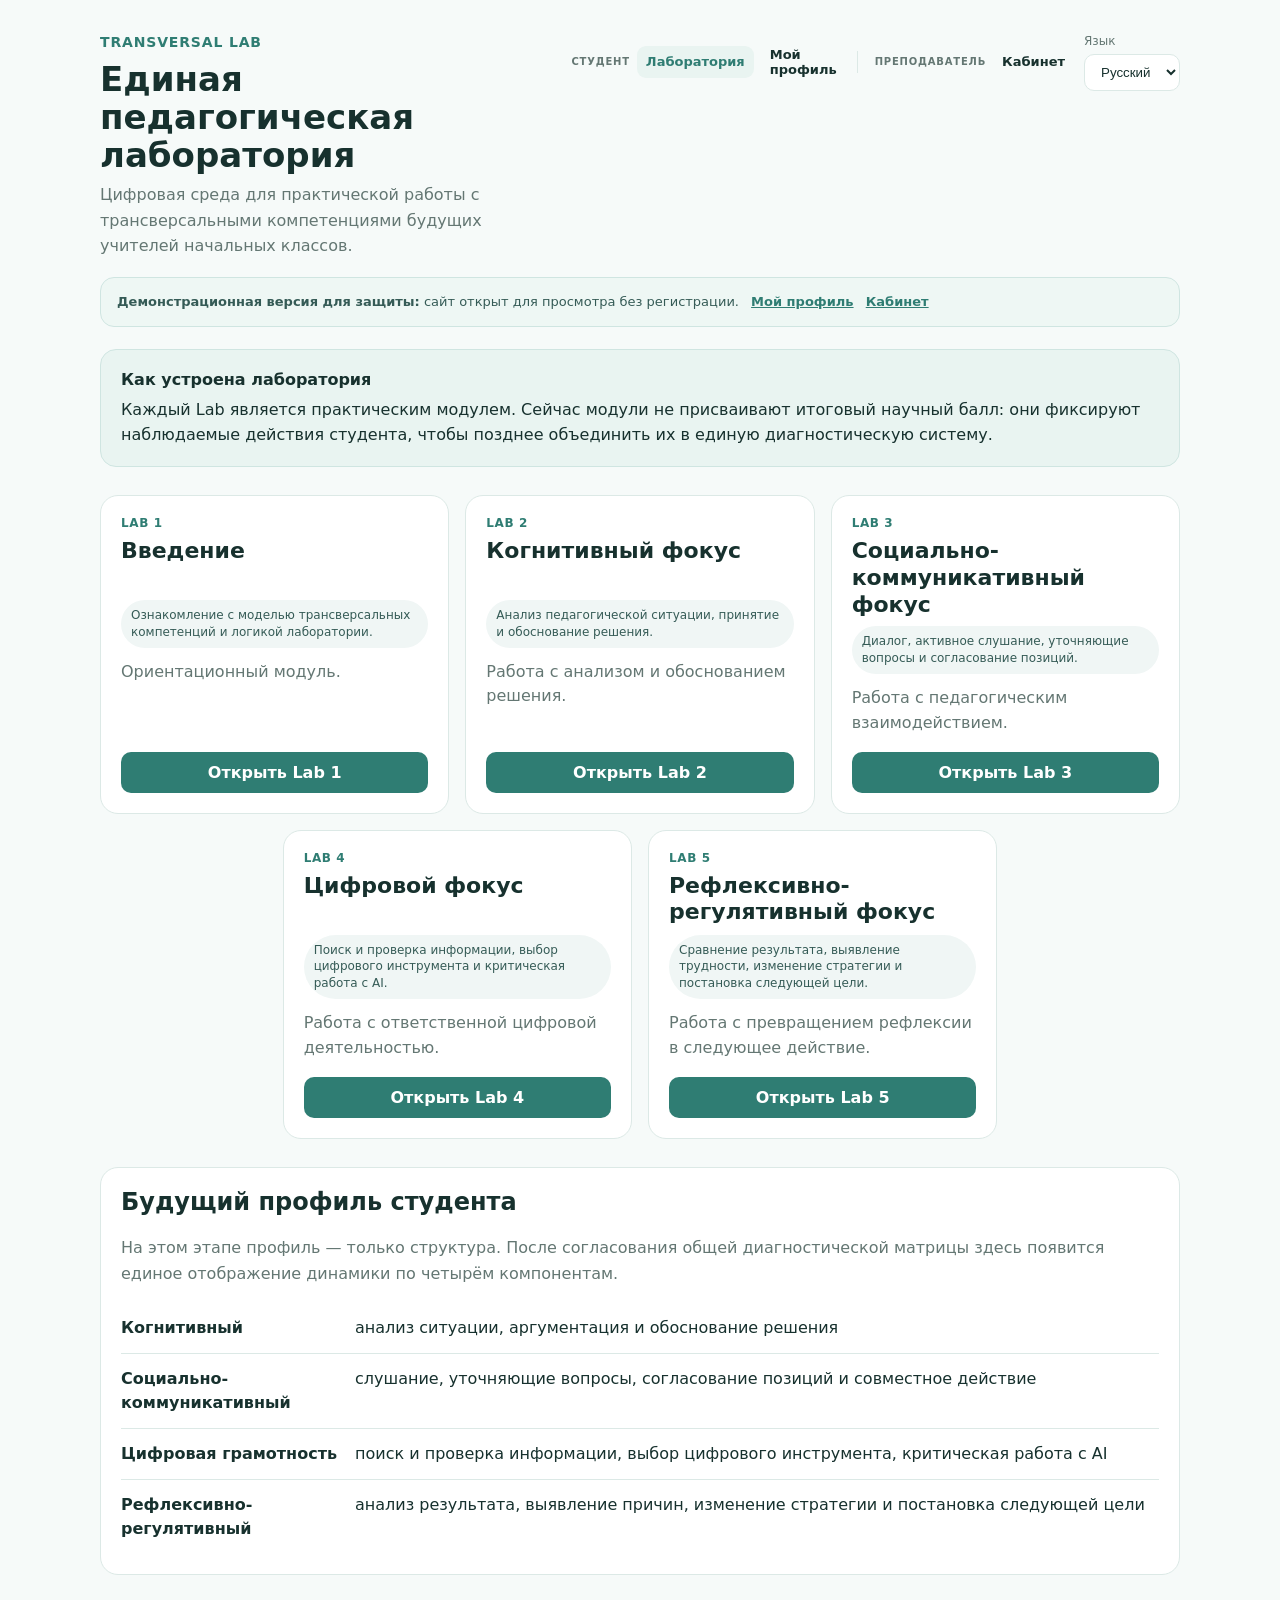
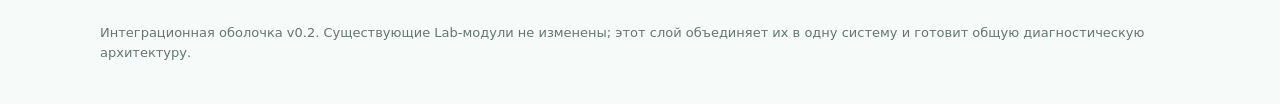
==== index.html @ 6a4a5a7f "Add files via upload" ====
<!doctype html>
<html lang="ru">
<head>
  <meta charset="utf-8">
  <meta name="viewport" content="width=device-width,initial-scale=1">
  <title>Transversal Lab</title>
  <style>
    :root{
      --bg:#f6faf9;--panel:#fff;--text:#17312e;--muted:#647773;
      --line:#dce9e6;--accent:#2f7d73;--soft:#e9f4f1;
    }
    *{box-sizing:border-box}
    body{margin:0;font-family:Inter,system-ui,-apple-system,Segoe UI,Roboto,Arial,sans-serif;background:var(--bg);color:var(--text)}
    header{padding:34px 20px 18px;max-width:1120px;margin:auto}
    .top{display:flex;justify-content:space-between;gap:24px;align-items:flex-start}
    .brand{font-size:14px;font-weight:800;letter-spacing:.06em;color:var(--accent)}
    h1{margin:10px 0 8px;font-size:34px;line-height:1.12}
    .lead{max-width:780px;color:var(--muted);font-size:16px;line-height:1.6}
    .lang-wrap{min-width:96px}
    .root-actions{display:flex;align-items:flex-end;gap:16px;flex-wrap:wrap}.tl-role-nav-wrap{padding-bottom:2px}
    .lang-label{display:block;font-size:12px;color:var(--muted);margin-bottom:6px}
    select{width:100%;border:1px solid var(--line);border-radius:10px;padding:9px 12px;background:#fff;color:var(--text)}
    main{max-width:1120px;margin:0 auto;padding:0 20px 48px}
    .notice{background:var(--soft);border:1px solid #cfe5e1;border-radius:16px;padding:18px 20px;margin:18px 0 28px;line-height:1.55}
    .notice strong{display:block;margin-bottom:6px}
    .grid{display:grid;grid-template-columns:repeat(6,1fr);gap:16px}
    .card{grid-column:span 2;background:var(--panel);border:1px solid var(--line);border-radius:18px;padding:20px;display:flex;flex-direction:column;min-height:282px}
    .card:nth-child(4){grid-column:2 / span 2}
    .card:nth-child(5){grid-column:4 / span 2}
    .num{font-size:12px;color:var(--accent);font-weight:800;letter-spacing:.05em;text-transform:uppercase}
    .card h2{margin:8px 0 8px;font-size:22px;line-height:1.22;min-height:54px}
    .tag{display:block;padding:7px 10px;border-radius:999px;background:#f0f6f5;color:#355b56;font-size:12px;line-height:1.4;margin:0 0 12px}
    .card p{color:var(--muted);line-height:1.55;margin:0 0 16px;flex:1}
    .go{display:block;text-align:center;text-decoration:none;background:var(--accent);color:#fff;padding:11px 14px;border-radius:10px;font-weight:750}
    .go:hover{background:#286d64}
    .profile{margin-top:28px;background:#fff;border:1px solid var(--line);border-radius:18px;padding:20px}
    .profile h2{margin-top:0}
    .profile-intro{color:var(--muted);line-height:1.6}
    .row{display:grid;grid-template-columns:220px 1fr;gap:14px;padding:13px 0;border-top:1px solid var(--line);line-height:1.5}
    .row:first-of-type{border-top:0}
    footer{max-width:1120px;margin:auto;padding:0 20px 40px;color:var(--muted);font-size:13px;line-height:1.6}
    @media(max-width:800px){
      .grid{grid-template-columns:1fr}
      .card,.card:nth-child(4),.card:nth-child(5){grid-column:auto}
      .top{flex-direction:column}
      .lang-wrap{width:160px}
    }
    @media(max-width:560px){
      h1{font-size:29px}
      .row{grid-template-columns:1fr}
    }
  
/* ===== Global role navigation ===== */
.tl-role-nav{display:flex;align-items:center;justify-content:flex-end;gap:8px;flex-wrap:wrap}
.tl-role-label{font-size:10px;line-height:1;color:var(--muted,#647773);font-weight:800;letter-spacing:.08em;text-transform:uppercase;margin-left:6px}
.tl-nav-link{display:inline-flex;align-items:center;min-height:32px;padding:7px 9px;border-radius:9px;color:var(--text,#17312e);text-decoration:none;font-size:13px;font-weight:700}
.tl-nav-link:hover{background:var(--soft,#e9f4f1)}
.tl-nav-link.active{background:var(--soft,#e9f4f1);color:var(--accent,#2f7d73)}
.tl-divider{width:1px;height:22px;background:var(--line,#dce9e6);margin:0 4px}
@media(max-width:900px){.tl-role-nav{justify-content:flex-end;gap:5px}.tl-role-label{width:100%;text-align:right;margin:3px 0 0}.tl-divider{display:none}}


/* v1.5 navigation stability: CSS-only fix */
.tl-header{position:sticky!important;top:0!important;z-index:2000!important;background:#fff!important}
.tl-root-header{width:min(1160px,100%);margin:0 auto;min-height:68px;padding:0 20px;display:flex;align-items:center;justify-content:space-between;gap:20px}
.root-actions,.navright{display:flex!important;align-items:center!important;justify-content:flex-end!important;gap:10px!important;flex-wrap:nowrap!important;position:relative!important;z-index:2100!important}
.root-actions>* , .navright>*{position:relative!important;z-index:2101!important;pointer-events:auto!important}
.tl-role-nav{display:flex!important;align-items:center!important;justify-content:flex-end!important;gap:7px!important;flex-wrap:nowrap!important;position:relative!important;z-index:2101!important}
.tl-nav-link{position:relative!important;z-index:2102!important;pointer-events:auto!important;cursor:pointer!important}
.tl-global-right{position:relative!important;z-index:2102!important;pointer-events:auto!important;display:flex!important;align-items:center!important;gap:10px!important;white-space:nowrap!important}
.tl-global-link,.tl-global-lang{position:relative!important;z-index:2103!important;pointer-events:auto!important;cursor:pointer!important}
@media(max-width:900px){
  .tl-root-header{min-height:auto;padding-top:12px;padding-bottom:12px}
  .root-actions,.navright,.tl-global-right{flex-wrap:wrap!important;white-space:normal!important}
  .tl-role-nav{flex-wrap:wrap!important}
}

</style>
</head>
<body data-page="lab">
<header>
  <div class="top">
    <div>
      <div class="brand">TRANSVERSAL LAB</div>
      <h1 id="title"></h1>
      <div class="lead" id="lead"></div>
    </div>
    <div class="root-actions">
      <div class="tl-role-nav-wrap"><div class="tl-role-nav" aria-label="Навигация Transversal Lab">
      <span class="tl-role-label" data-global="studentRole">Студент</span>
      <a class="tl-nav-link active" data-page="lab" data-global="labLink" href="index.html">Лаборатория</a>
      <a class="tl-nav-link" data-page="profile" data-global="profileLinkNav" href="profile.html">Мой профиль</a>
      <span class="tl-divider" aria-hidden="true"></span>
      <span class="tl-role-label" data-global="teacherRole">Преподаватель</span>
      <a class="tl-nav-link" data-page="teacher" data-global="teacherLinkNav" href="teacher.html">Кабинет</a>
    </div></div>
      <div class="lang-wrap">
        <span class="lang-label" id="langLabel"></span>
        <select id="lang" aria-label="Language">
        <option value="ru">Русский</option>
        <option value="uz-lat">O‘zbek</option>
        <option value="uz-cyr">Ўзбекча</option>
        <option value="en">English</option>
        </select>
      </div>
    </div>
  </div>
</header>

<main>
<div id="defenseDemo" style="margin:0 0 22px;padding:14px 16px;border:1px solid #cfe5e1;background:#eef7f4;border-radius:14px;color:#355b56;font-size:13px;line-height:1.5">
      <strong>Демонстрационная версия для защиты:</strong>
      сайт открыт для просмотра без регистрации.
      <a href="profile.html" style="margin-left:8px;color:#2f7d73;font-weight:750">Мой профиль</a>
      <a href="teacher.html" style="margin-left:8px;color:#2f7d73;font-weight:750">Кабинет</a>
    </div>
  <div class="notice">
    <strong id="noticeTitle"></strong>
    <span id="noticeText"></span>
  </div>

  <section class="grid" id="labs"></section>

  <section class="profile">
    <h2 id="profileTitle"></h2>
    <p id="profileText" class="profile-intro"></p>
    <div id="profileRows"></div>
  </section>
</main>

<footer id="footer"></footer>

<script>
const T = {
  ru:{
    title:"Единая педагогическая лаборатория",
    lead:"Цифровая среда для практической работы с трансверсальными компетенциями будущих учителей начальных классов.",
    langLabel:"Язык", profileLink:"Мой профиль",
    noticeTitle:"Как устроена лаборатория",
    noticeText:"Каждый Lab является практическим модулем. Сейчас модули не присваивают итоговый научный балл: они фиксируют наблюдаемые действия студента, чтобы позднее объединить их в единую диагностическую систему.",
    profileTitle:"Будущий профиль студента",
    profileText:"На этом этапе профиль — только структура. После согласования общей диагностической матрицы здесь появится единое отображение динамики по четырём компонентам.",
    footer:"Интеграционная оболочка v0.2. Существующие Lab-модули не изменены; этот слой объединяет их в одну систему и готовит общую диагностическую архитектуру.",
    components:[
      ["Когнитивный","анализ ситуации, аргументация и обоснование решения"],
      ["Социально-коммуникативный","слушание, уточняющие вопросы, согласование позиций и совместное действие"],
      ["Цифровая грамотность","поиск и проверка информации, выбор цифрового инструмента, критическая работа с AI"],
      ["Рефлексивно-регулятивный","анализ результата, выявление причин, изменение стратегии и постановка следующей цели"]
    ],
    labs:[
      ["Lab 1","Введение","Ознакомление с моделью трансверсальных компетенций и логикой лаборатории.","Ориентационный модуль.","Открыть Lab 1","labs/lab1/index.html"],
      ["Lab 2","Когнитивный фокус","Анализ педагогической ситуации, принятие и обоснование решения.","Работа с анализом и обоснованием решения.","Открыть Lab 2","labs/lab2/index.html"],
      ["Lab 3","Социально-коммуникативный фокус","Диалог, активное слушание, уточняющие вопросы и согласование позиций.","Работа с педагогическим взаимодействием.","Открыть Lab 3","labs/lab3/index.html"],
      ["Lab 4","Цифровой фокус","Поиск и проверка информации, выбор цифрового инструмента и критическая работа с AI.","Работа с ответственной цифровой деятельностью.","Открыть Lab 4","labs/lab4/index.html"],
      ["Lab 5","Рефлексивно-регулятивный фокус","Сравнение результата, выявление трудности, изменение стратегии и постановка следующей цели.","Работа с превращением рефлексии в следующее действие.","Открыть Lab 5","labs/lab5/index.html"]
    ]
  },
  "uz-lat":{
    title:"Yagona pedagogik laboratoriya",
    lead:"Bo‘lajak boshlang‘ich sinf o‘qituvchilarining transversal kompetensiyalari bilan amaliy ishlash uchun raqamli muhit.",
    langLabel:"Til", profileLink:"Mening profilim",
    noticeTitle:"Laboratoriya qanday ishlaydi",
    noticeText:"Har bir Lab amaliy modul hisoblanadi. Hozircha modullar yakuniy ilmiy ball bermaydi: ular talabaning kuzatiladigan harakatlarini qayd etadi va keyinchalik yagona diagnostika tizimiga birlashtiriladi.",
    profileTitle:"Talabaning kelajakdagi profili",
    profileText:"Hozir profil faqat tuzilma sifatida berilgan. Umumiy diagnostik matritsa kelishilgach, to‘rtta komponent bo‘yicha rivojlanish dinamikasi shu yerda ko‘rsatiladi.",
    footer:"Integratsion qobiq v0.2. Mavjud Lab modullari o‘zgartirilmagan; ushbu qatlam ularni yagona tizimga birlashtiradi va umumiy diagnostika arxitekturasini tayyorlaydi.",
    components:[
      ["Kognitiv","vaziyatni tahlil qilish, dalillash va qarorni asoslash"],
      ["Ijtimoiy-kommunikativ","tinglash, aniqlashtiruvchi savollar, pozitsiyalarni muvofiqlashtirish va hamkorlikdagi harakat"],
      ["Raqamli savodxonlik","axborotni izlash va tekshirish, raqamli vositani tanlash, AI bilan tanqidiy ishlash"],
      ["Refleksiv-regulyativ","natijani tahlil qilish, sababni aniqlash, strategiyani o‘zgartirish va keyingi maqsadni belgilash"]
    ],
    labs:[
      ["Lab 1","Kirish","Transversal kompetensiyalar modeli va laboratoriya mantiqi bilan tanishish.","Kirish moduli.","Lab 1 ni ochish","labs/lab1/index.html"],
      ["Lab 2","Kognitiv yo‘nalish","Pedagogik vaziyatni tahlil qilish, qaror qabul qilish va uni asoslash.","Tahlil va qarorni asoslash bilan ishlash.","Lab 2 ni ochish","labs/lab2/index.html"],
      ["Lab 3","Ijtimoiy-kommunikativ yo‘nalish","Dialog, faol tinglash, aniqlashtiruvchi savollar va pozitsiyalarni muvofiqlashtirish.","Pedagogik hamkorlik bilan ishlash.","Lab 3 ni ochish","labs/lab3/index.html"],
      ["Lab 4","Raqamli yo‘nalish","Axborotni izlash va tekshirish, raqamli vositani tanlash va AI bilan tanqidiy ishlash.","Mas’uliyatli raqamli faoliyat bilan ishlash.","Lab 4 ni ochish","labs/lab4/index.html"],
      ["Lab 5","Refleksiv-regulyativ yo‘nalish","Natijani taqqoslash, qiyinchilikni aniqlash, strategiyani o‘zgartirish va keyingi maqsadni belgilash.","Refleksiyani keyingi harakatga aylantirish bilan ishlash.","Lab 5 ni ochish","labs/lab5/index.html"]
    ]
  },
  "uz-cyr":{
    title:"Ягона педагогик лаборатория",
    lead:"Бўлажак бошланғич синф ўқитувчиларининг трансверсал компетенциялари билан амалий ишлаш учун рақамли муҳит.",
    langLabel:"Тил", profileLink:"Менинг профилим",
    noticeTitle:"Лаборатория қандай ишлайди",
    noticeText:"Ҳар бир Lab амалий модул ҳисобланади. Ҳозирча модуллар якуний илмий балл бермайди: улар талабанинг кузатиладиган ҳаракатларини қайд этади ва кейинчалик ягона диагностика тизимига бирлаштирилади.",
    profileTitle:"Талабанинг келажакдаги профили",
    profileText:"Ҳозир профиль фақат тузилма сифатида берилган. Умумий диагностик матрица келишилгандан сўнг, тўртта компонент бўйича ривожланиш динамикаси шу ерда кўрсатилади.",
    footer:"Интеграцион қобиқ v0.2. Мавжуд Lab модуллари ўзгартирилмаган; ушбу қатлам уларни ягона тизимга бирлаштиради ва умумий диагностика архитектурасини тайёрлайди.",
    components:[
      ["Когнитив","вазиятни таҳлил қилиш, далиллаш ва қарорни асослаш"],
      ["Ижтимоий-коммуникатив","тинглаш, аниқлаштирувчи саволлар, позицияларни мувофиқлаштириш ва ҳамкорликдаги ҳаракат"],
      ["Рақамли саводхонлик","ахборотни излаш ва текшириш, рақамли воситани танлаш, AI билан танқидий ишлаш"],
      ["Рефлексив-регулятив","натижани таҳлил қилиш, сабабни аниқлаш, стратегияни ўзгартириш ва кейинги мақсадни белгилаш"]
    ],
    labs:[
      ["Lab 1","Кириш","Трансверсал компетенциялар модели ва лаборатория мантиғи билан танишиш.","Кириш модули.","Lab 1 ни очиш","labs/lab1/index.html"],
      ["Lab 2","Когнитив йўналиш","Педагогик вазиятни таҳлил қилиш, қарор қабул қилиш ва уни асослаш.","Таҳлил ва қарорни асослаш билан ишлаш.","Lab 2 ни очиш","labs/lab2/index.html"],
      ["Lab 3","Ижтимоий-коммуникатив йўналиш","Диалог, фаол тинглаш, аниқлаштирувчи саволлар ва позицияларни мувофиқлаштириш.","Педагогик ҳамкорлик билан ишлаш.","Lab 3 ни очиш","labs/lab3/index.html"],
      ["Lab 4","Рақамли йўналиш","Ахборотни излаш ва текшириш, рақамли воситани танлаш ва AI билан танқидий ишлаш.","Масъулиятли рақамли фаолият билан ишлаш.","Lab 4 ни очиш","labs/lab4/index.html"],
      ["Lab 5","Рефлексив-регулятив йўналиш","Натижани таққослаш, қийинчиликни аниқлаш, стратегияни ўзгартириш ва кейинги мақсадни белгилаш.","Рефлексияни кейинги ҳаракатга айлантириш билан ишлаш.","Lab 5 ни очиш","labs/lab5/index.html"]
    ]
  },
  en:{
    title:"Unified Pedagogical Laboratory",
    lead:"A digital environment for practical work with transversal competences of future primary school teachers.",
    langLabel:"Language", profileLink:"My profile",
    noticeTitle:"How the laboratory works",
    noticeText:"Each Lab is a practical module. At this stage, the modules do not assign a final scientific score: they capture observable student actions that will later be integrated into one diagnostic system.",
    profileTitle:"Future student profile",
    profileText:"At this stage the profile is only a structure. After the common diagnostic matrix is agreed, this area will show development dynamics across the four components.",
    footer:"Integration shell v0.2. Existing Lab modules are unchanged; this layer combines them into one system and prepares the common diagnostic architecture.",
    components:[
      ["Cognitive","situation analysis, reasoning and justification of decisions"],
      ["Socio-communicative","listening, clarifying questions, position alignment and collaborative action"],
      ["Digital literacy","information search and verification, digital tool selection, critical work with AI"],
      ["Reflexive-regulatory","result analysis, identifying causes, changing strategy and setting the next goal"]
    ],
    labs:[
      ["Lab 1","Introduction","Orientation in the transversal competence model and the logic of the laboratory.","Orientation module.","Open Lab 1","labs/lab1/index.html"],
      ["Lab 2","Cognitive focus","Pedagogical situation analysis, decision-making and justification.","Work with analysis and decision justification.","Open Lab 2","labs/lab2/index.html"],
      ["Lab 3","Socio-communicative focus","Dialogue, active listening, clarifying questions and position alignment.","Work with pedagogical interaction.","Open Lab 3","labs/lab3/index.html"],
      ["Lab 4","Digital focus","Information search and verification, digital tool selection and critical work with AI.","Work with responsible digital activity.","Open Lab 4","labs/lab4/index.html"],
      ["Lab 5","Reflexive-regulatory focus","Comparing results, identifying difficulties, changing strategy and setting the next goal.","Work with turning reflection into the next action.","Open Lab 5","labs/lab5/index.html"]
    ]
  }
};

function render(lang){
  const t=T[lang] || T.ru;
  document.documentElement.lang = lang==="uz-cyr" || lang==="uz-lat" ? "uz" : lang;
  document.getElementById("title").textContent=t.title;
  document.getElementById("lead").textContent=t.lead;
  document.getElementById("langLabel").textContent=t.langLabel;

  document.getElementById("noticeTitle").textContent=t.noticeTitle;
  document.getElementById("noticeText").textContent=t.noticeText;
  document.getElementById("profileTitle").textContent=t.profileTitle;
  document.getElementById("profileText").textContent=t.profileText;
  document.getElementById("footer").textContent=t.footer;

  document.getElementById("labs").innerHTML = t.labs.map(x => `
    <article class="card">
      <div class="num">${x[0]}</div>
      <h2>${x[1]}</h2>
      <div class="tag">${x[2]}</div>
      <p>${x[3]}</p>
      <a class="go" href="${x[5]}">${x[4]}</a>
    </article>
  `).join("");

  document.getElementById("profileRows").innerHTML = t.components.map(x => `
    <div class="row">
      <strong>${x[0]}</strong>
      <span>${x[1]}</span>
    </div>
  `).join("");

  localStorage.setItem("tl_lang", lang);
}

const saved = localStorage.getItem("tl_lang") || "ru";
document.getElementById("lang").value=saved;
render(saved);
document.getElementById("lang").addEventListener("change",e=>render(e.target.value));
</script>

<script>
(function(){
  const NAV_TEXT={
    ru:{studentRole:"Студент",labLink:"Лаборатория",profileLinkNav:"Мой профиль",teacherRole:"Преподаватель",teacherLinkNav:"Кабинет"},
    "uz-lat":{studentRole:"Talaba",labLink:"Laboratoriya",profileLinkNav:"Mening profilim",teacherRole:"O‘qituvchi",teacherLinkNav:"Kabinet"},
    "uz-cyr":{studentRole:"Талаба",labLink:"Лаборатория",profileLinkNav:"Менинг профилим",teacherRole:"Ўқитувчи",teacherLinkNav:"Кабинет"},
    en:{studentRole:"Student",labLink:"Laboratory",profileLinkNav:"My profile",teacherRole:"Teacher",teacherLinkNav:"Dashboard"}
  };
  function current(){const l=localStorage.getItem("tl_lang")||"ru";return NAV_TEXT[l]?l:"ru"}
  function paint(){
    const x=NAV_TEXT[current()];
    document.querySelectorAll("[data-global]").forEach(el=>{
      const key=el.getAttribute("data-global"); if(x[key]) el.textContent=x[key];
    });
    document.querySelectorAll("[data-page]").forEach(el=>{
      el.classList.toggle("active",el.getAttribute("data-page")===(document.body.getAttribute("data-page")||"lab"));
    });
  }
  document.addEventListener("DOMContentLoaded",()=>{
    const sel=document.getElementById("lang")||document.getElementById("languageSelect");
    if(sel){
      const shared=localStorage.getItem("tl_lang");
      if(shared && [...sel.options].some(o=>o.value===shared)) sel.value=shared;
      sel.addEventListener("change",()=>{localStorage.setItem("tl_lang",sel.value);paint()});
    }
    paint();
  });
  window.addEventListener("storage",paint);
})();
</script>
</body>
</html>
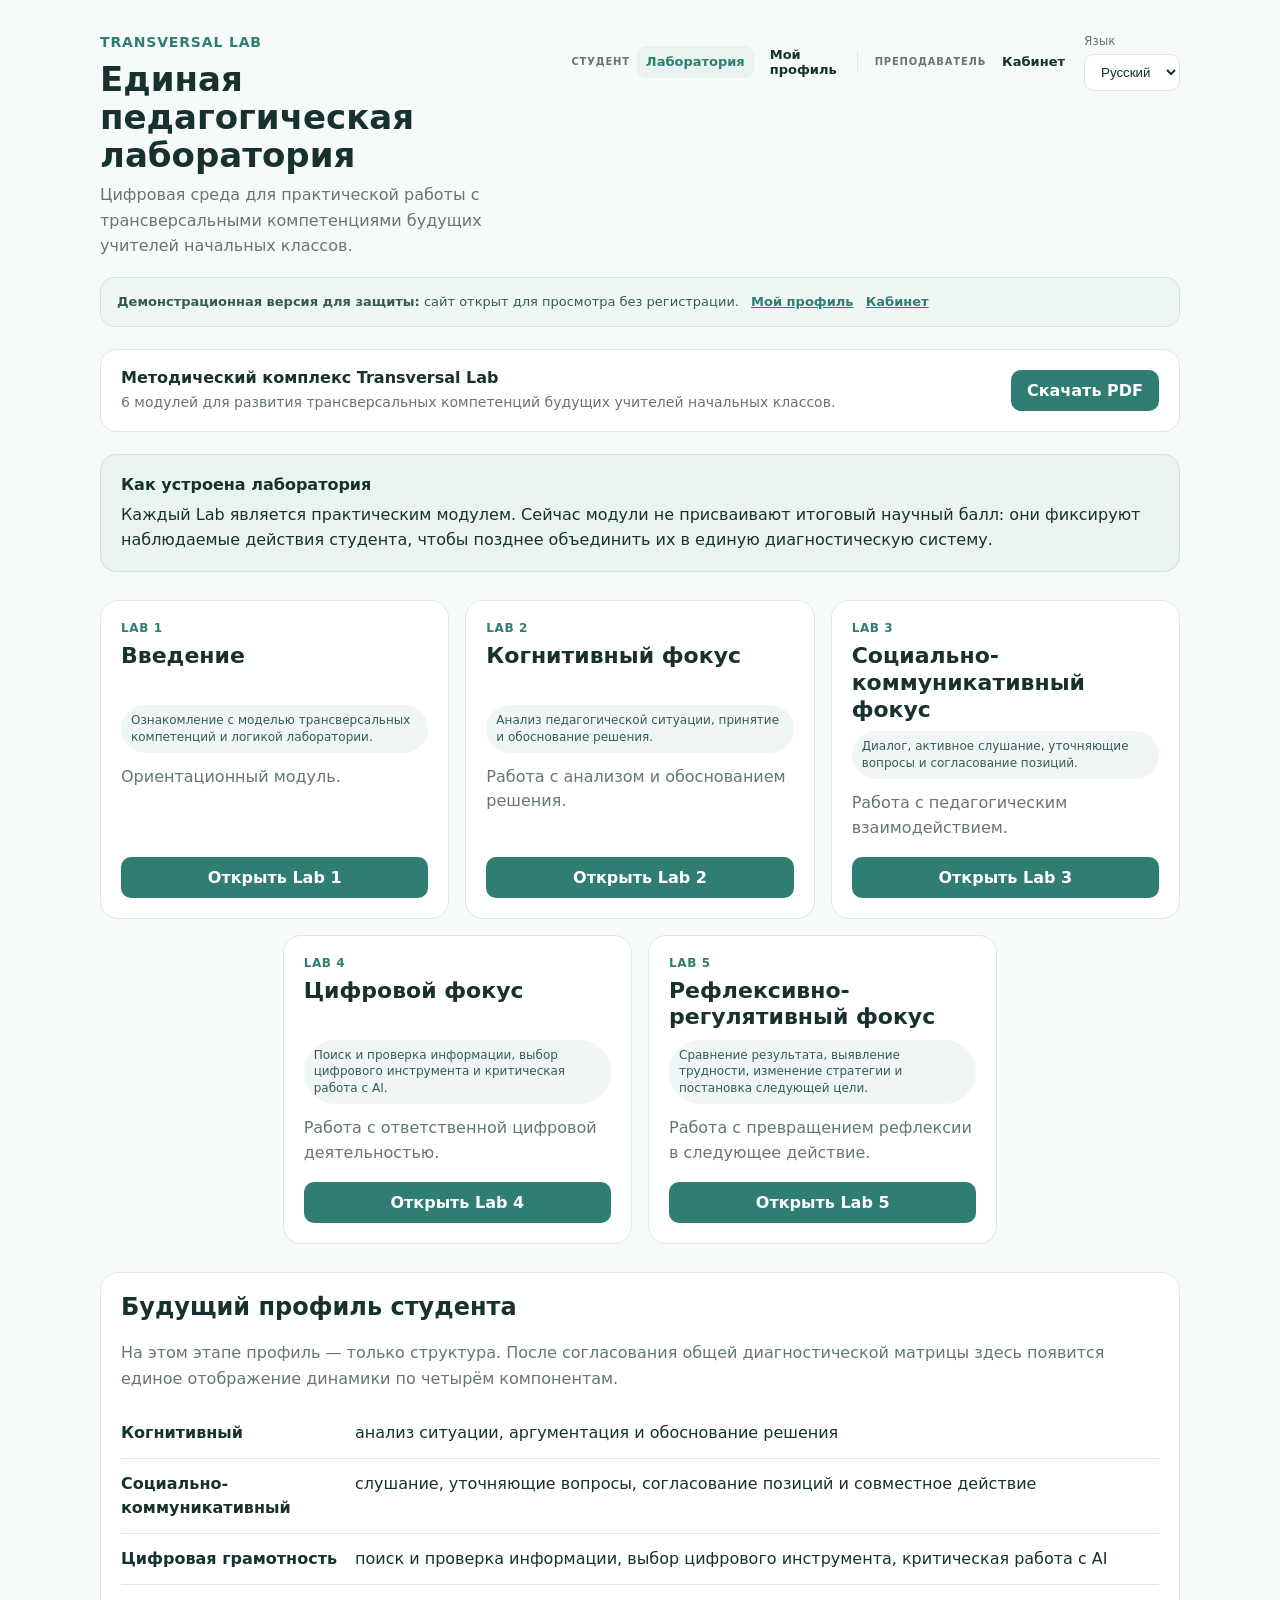
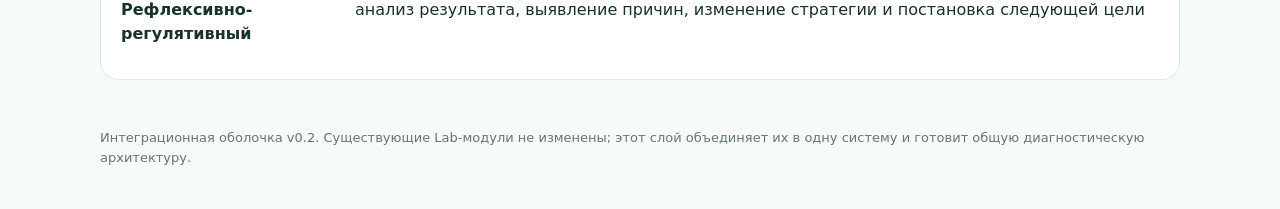
==== commit 8986ecd9: "Add files via upload" ====
--- a/index.html
+++ b/index.html
@@ -22,6 +22,12 @@
     select{width:100%;border:1px solid var(--line);border-radius:10px;padding:9px 12px;background:#fff;color:var(--text)}
     main{max-width:1120px;margin:0 auto;padding:0 20px 48px}
     .notice{background:var(--soft);border:1px solid #cfe5e1;border-radius:16px;padding:18px 20px;margin:18px 0 28px;line-height:1.55}
+    .methodic-download{display:flex;align-items:center;justify-content:space-between;gap:18px;padding:18px 20px;margin:0 0 22px;background:#fff;border:1px solid var(--line);border-radius:16px}
+    .methodic-copy{min-width:0}
+    .methodic-copy strong{display:block;margin-bottom:5px;font-size:16px}
+    .methodic-copy p{margin:0;color:var(--muted);font-size:14px;line-height:1.5}
+    .download-btn{flex:none;display:inline-flex;align-items:center;justify-content:center;padding:11px 16px;border-radius:10px;background:var(--accent);color:#fff;text-decoration:none;font-weight:750;white-space:nowrap}
+    .download-btn:hover{background:#286d64}
     .notice strong{display:block;margin-bottom:6px}
     .grid{display:grid;grid-template-columns:repeat(6,1fr);gap:16px}
     .card{grid-column:span 2;background:var(--panel);border:1px solid var(--line);border-radius:18px;padding:20px;display:flex;flex-direction:column;min-height:282px}
@@ -48,6 +54,7 @@
     @media(max-width:560px){
       h1{font-size:29px}
       .row{grid-template-columns:1fr}
+      .methodic-download{align-items:flex-start;flex-direction:column}
     }
   
 /* ===== Global role navigation ===== */
@@ -114,6 +121,13 @@
       <a href="profile.html" style="margin-left:8px;color:#2f7d73;font-weight:750">Мой профиль</a>
       <a href="teacher.html" style="margin-left:8px;color:#2f7d73;font-weight:750">Кабинет</a>
     </div>
+  <section class="methodic-download" aria-labelledby="methodicTitle">
+    <div class="methodic-copy">
+      <strong id="methodicTitle"></strong>
+      <p id="methodicDescription"></p>
+    </div>
+    <a class="download-btn" id="methodicDownload" href="Metodik_majmua.pdf" download="Metodik_majmua.pdf"></a>
+  </section>
   <div class="notice">
     <strong id="noticeTitle"></strong>
     <span id="noticeText"></span>
@@ -136,6 +150,9 @@
     title:"Единая педагогическая лаборатория",
     lead:"Цифровая среда для практической работы с трансверсальными компетенциями будущих учителей начальных классов.",
     langLabel:"Язык", profileLink:"Мой профиль",
+    methodicTitle:"Методический комплекс Transversal Lab",
+    methodicDescription:"6 модулей для развития трансверсальных компетенций будущих учителей начальных классов.",
+    methodicButton:"Скачать PDF",
     noticeTitle:"Как устроена лаборатория",
     noticeText:"Каждый Lab является практическим модулем. Сейчас модули не присваивают итоговый научный балл: они фиксируют наблюдаемые действия студента, чтобы позднее объединить их в единую диагностическую систему.",
     profileTitle:"Будущий профиль студента",
@@ -159,6 +176,9 @@
     title:"Yagona pedagogik laboratoriya",
     lead:"Bo‘lajak boshlang‘ich sinf o‘qituvchilarining transversal kompetensiyalari bilan amaliy ishlash uchun raqamli muhit.",
     langLabel:"Til", profileLink:"Mening profilim",
+    methodicTitle:"Transversal Lab metodik majmuasi",
+    methodicDescription:"Bo‘lajak boshlang‘ich sinf o‘qituvchilarining transversal kompetensiyalarini rivojlantirish uchun 6 modulli majmua.",
+    methodicButton:"PDF yuklab olish",
     noticeTitle:"Laboratoriya qanday ishlaydi",
     noticeText:"Har bir Lab amaliy modul hisoblanadi. Hozircha modullar yakuniy ilmiy ball bermaydi: ular talabaning kuzatiladigan harakatlarini qayd etadi va keyinchalik yagona diagnostika tizimiga birlashtiriladi.",
     profileTitle:"Talabaning kelajakdagi profili",
@@ -182,6 +202,9 @@
     title:"Ягона педагогик лаборатория",
     lead:"Бўлажак бошланғич синф ўқитувчиларининг трансверсал компетенциялари билан амалий ишлаш учун рақамли муҳит.",
     langLabel:"Тил", profileLink:"Менинг профилим",
+    methodicTitle:"Transversal Lab методик мажмуаси",
+    methodicDescription:"Бўлажак бошланғич синф ўқитувчиларининг трансверсал компетенцияларини ривожлантириш учун 6 модулли мажмуа.",
+    methodicButton:"PDF юклаб олиш",
     noticeTitle:"Лаборатория қандай ишлайди",
     noticeText:"Ҳар бир Lab амалий модул ҳисобланади. Ҳозирча модуллар якуний илмий балл бермайди: улар талабанинг кузатиладиган ҳаракатларини қайд этади ва кейинчалик ягона диагностика тизимига бирлаштирилади.",
     profileTitle:"Талабанинг келажакдаги профили",
@@ -205,6 +228,9 @@
     title:"Unified Pedagogical Laboratory",
     lead:"A digital environment for practical work with transversal competences of future primary school teachers.",
     langLabel:"Language", profileLink:"My profile",
+    methodicTitle:"Transversal Lab methodological package",
+    methodicDescription:"A six-module package for developing transversal competences of future primary school teachers.",
+    methodicButton:"Download PDF",
     noticeTitle:"How the laboratory works",
     noticeText:"Each Lab is a practical module. At this stage, the modules do not assign a final scientific score: they capture observable student actions that will later be integrated into one diagnostic system.",
     profileTitle:"Future student profile",
@@ -232,6 +258,9 @@
   document.getElementById("title").textContent=t.title;
   document.getElementById("lead").textContent=t.lead;
   document.getElementById("langLabel").textContent=t.langLabel;
+  document.getElementById("methodicTitle").textContent=t.methodicTitle;
+  document.getElementById("methodicDescription").textContent=t.methodicDescription;
+  document.getElementById("methodicDownload").textContent=t.methodicButton;
 
   document.getElementById("noticeTitle").textContent=t.noticeTitle;
   document.getElementById("noticeText").textContent=t.noticeText;
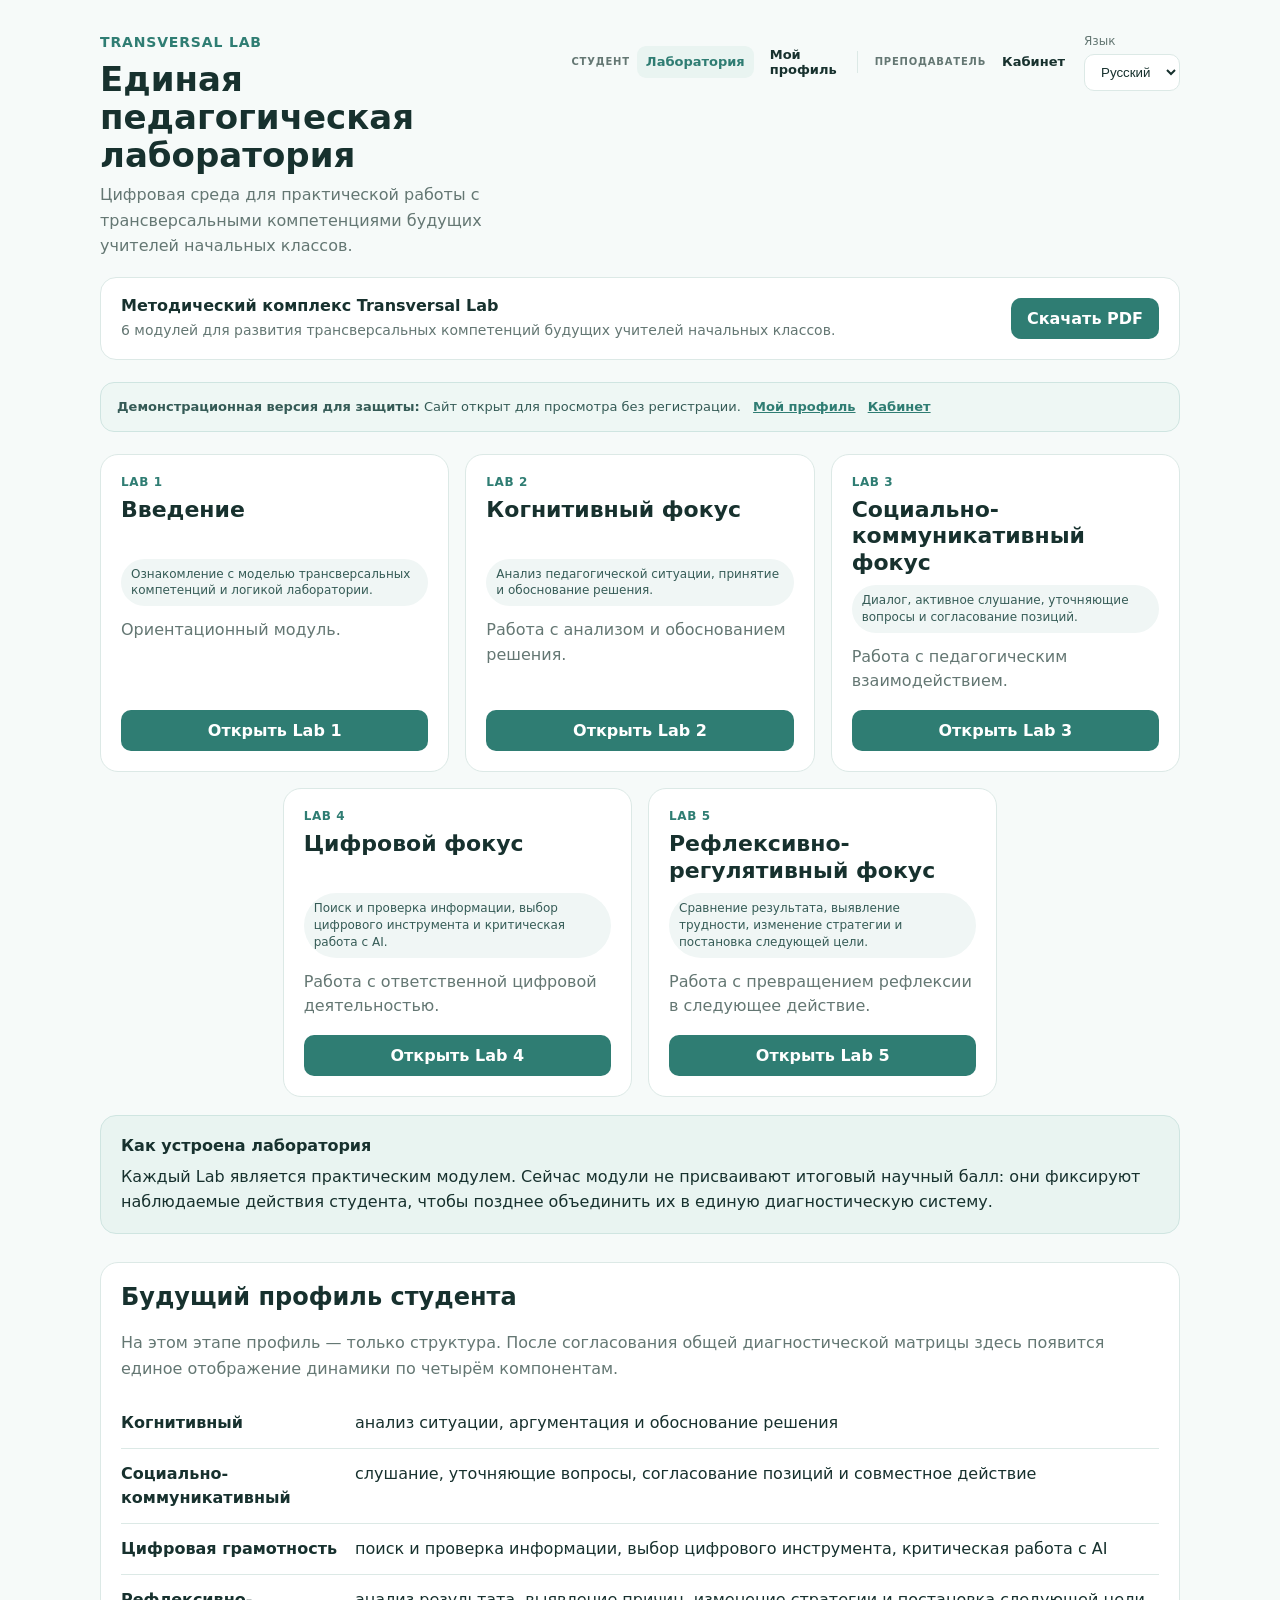
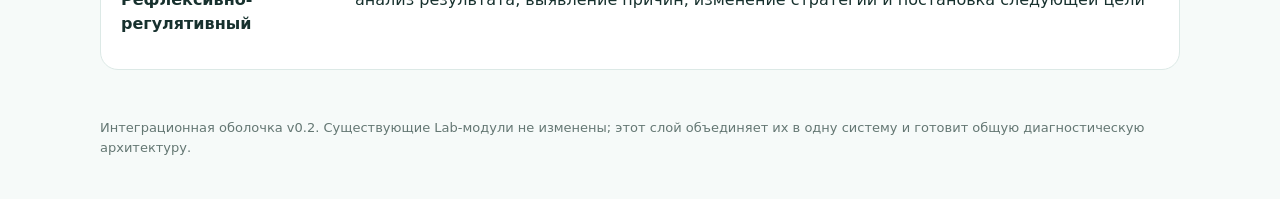
==== commit 59bf4ddd: "Add files via upload" ====
--- a/index.html
+++ b/index.html
@@ -115,25 +115,25 @@
 </header>
 
 <main>
-<div id="defenseDemo" style="margin:0 0 22px;padding:14px 16px;border:1px solid #cfe5e1;background:#eef7f4;border-radius:14px;color:#355b56;font-size:13px;line-height:1.5">
-      <strong>Демонстрационная версия для защиты:</strong>
-      сайт открыт для просмотра без регистрации.
-      <a href="profile.html" style="margin-left:8px;color:#2f7d73;font-weight:750">Мой профиль</a>
-      <a href="teacher.html" style="margin-left:8px;color:#2f7d73;font-weight:750">Кабинет</a>
-    </div>
   <section class="methodic-download" aria-labelledby="methodicTitle">
     <div class="methodic-copy">
-      <strong id="methodicTitle"></strong>
-      <p id="methodicDescription"></p>
-    </div>
-    <a class="download-btn" id="methodicDownload" href="Metodik_majmua.pdf" download="Metodik_majmua.pdf"></a>
+      <strong id="methodicTitle">Transversal Lab metodik majmuasi</strong>
+      <p id="methodicDescription">Bo‘lajak boshlang‘ich sinf o‘qituvchilarining transversal kompetensiyalarini rivojlantirish uchun 6 modulli majmua.</p>
+    </div>
+    <a class="download-btn" id="methodicDownload" href="Metodik_majmua.pdf" download="Metodik_majmua.pdf">PDF yuklab olish</a>
   </section>
+  <div id="defenseDemo" style="margin:0 0 22px;padding:14px 16px;border:1px solid #cfe5e1;background:#eef7f4;border-radius:14px;color:#355b56;font-size:13px;line-height:1.5">
+      <strong id="demoTitle">Ҳимоя учун намойиш версияси:</strong>
+      <span id="demoText"> Сайт рўйхатдан ўтмасдан кўриш учун очиқ.</span>
+      <a id="demoProfile" href="profile.html" style="margin-left:8px;color:#2f7d73;font-weight:750">Менинг профилим</a>
+      <a id="demoTeacher" href="teacher.html" style="margin-left:8px;color:#2f7d73;font-weight:750">Ўқитувчи кабинети</a>
+    </div>
+  <section class="grid" id="labs"></section>
+
   <div class="notice">
     <strong id="noticeTitle"></strong>
     <span id="noticeText"></span>
   </div>
-
-  <section class="grid" id="labs"></section>
 
   <section class="profile">
     <h2 id="profileTitle"></h2>
@@ -150,6 +150,7 @@
     title:"Единая педагогическая лаборатория",
     lead:"Цифровая среда для практической работы с трансверсальными компетенциями будущих учителей начальных классов.",
     langLabel:"Язык", profileLink:"Мой профиль",
+    demoTitle:"Демонстрационная версия для защиты:", demoText:" Сайт открыт для просмотра без регистрации.", demoProfile:"Мой профиль", demoTeacher:"Кабинет",
     methodicTitle:"Методический комплекс Transversal Lab",
     methodicDescription:"6 модулей для развития трансверсальных компетенций будущих учителей начальных классов.",
     methodicButton:"Скачать PDF",
@@ -176,6 +177,7 @@
     title:"Yagona pedagogik laboratoriya",
     lead:"Bo‘lajak boshlang‘ich sinf o‘qituvchilarining transversal kompetensiyalari bilan amaliy ishlash uchun raqamli muhit.",
     langLabel:"Til", profileLink:"Mening profilim",
+    demoTitle:"Himoya uchun namoyish versiyasi:", demoText:" Sayt ro‘yxatdan o‘tmasdan ko‘rish uchun ochiq.", demoProfile:"Mening profilim", demoTeacher:"O‘qituvchi kabineti",
     methodicTitle:"Transversal Lab metodik majmuasi",
     methodicDescription:"Bo‘lajak boshlang‘ich sinf o‘qituvchilarining transversal kompetensiyalarini rivojlantirish uchun 6 modulli majmua.",
     methodicButton:"PDF yuklab olish",
@@ -202,6 +204,7 @@
     title:"Ягона педагогик лаборатория",
     lead:"Бўлажак бошланғич синф ўқитувчиларининг трансверсал компетенциялари билан амалий ишлаш учун рақамли муҳит.",
     langLabel:"Тил", profileLink:"Менинг профилим",
+    demoTitle:"Ҳимоя учун намойиш версияси:", demoText:" Сайт рўйхатдан ўтмасдан кўриш учун очиқ.", demoProfile:"Менинг профилим", demoTeacher:"Ўқитувчи кабинети",
     methodicTitle:"Transversal Lab методик мажмуаси",
     methodicDescription:"Бўлажак бошланғич синф ўқитувчиларининг трансверсал компетенцияларини ривожлантириш учун 6 модулли мажмуа.",
     methodicButton:"PDF юклаб олиш",
@@ -228,6 +231,7 @@
     title:"Unified Pedagogical Laboratory",
     lead:"A digital environment for practical work with transversal competences of future primary school teachers.",
     langLabel:"Language", profileLink:"My profile",
+    demoTitle:"Defense demonstration version:", demoText:" The site is open for viewing without registration.", demoProfile:"My profile", demoTeacher:"Teacher dashboard",
     methodicTitle:"Transversal Lab methodological package",
     methodicDescription:"A six-module package for developing transversal competences of future primary school teachers.",
     methodicButton:"Download PDF",
@@ -261,6 +265,10 @@
   document.getElementById("methodicTitle").textContent=t.methodicTitle;
   document.getElementById("methodicDescription").textContent=t.methodicDescription;
   document.getElementById("methodicDownload").textContent=t.methodicButton;
+  document.getElementById("demoTitle").textContent=t.demoTitle;
+  document.getElementById("demoText").textContent=t.demoText;
+  document.getElementById("demoProfile").textContent=t.demoProfile;
+  document.getElementById("demoTeacher").textContent=t.demoTeacher;
 
   document.getElementById("noticeTitle").textContent=t.noticeTitle;
   document.getElementById("noticeText").textContent=t.noticeText;
@@ -299,7 +307,7 @@
   const NAV_TEXT={
     ru:{studentRole:"Студент",labLink:"Лаборатория",profileLinkNav:"Мой профиль",teacherRole:"Преподаватель",teacherLinkNav:"Кабинет"},
     "uz-lat":{studentRole:"Talaba",labLink:"Laboratoriya",profileLinkNav:"Mening profilim",teacherRole:"O‘qituvchi",teacherLinkNav:"Kabinet"},
-    "uz-cyr":{studentRole:"Талаба",labLink:"Лаборатория",profileLinkNav:"Менинг профилим",teacherRole:"Ўқитувчи",teacherLinkNav:"Кабинет"},
+    "uz-cyr":{studentRole:"Талаба",labLink:"Лаборатория",profileLinkNav:"Менинг профилим",teacherRole:"Ўқитувчи",teacherLinkNav:"Ўқитувчи кабинети"},
     en:{studentRole:"Student",labLink:"Laboratory",profileLinkNav:"My profile",teacherRole:"Teacher",teacherLinkNav:"Dashboard"}
   };
   function current(){const l=localStorage.getItem("tl_lang")||"ru";return NAV_TEXT[l]?l:"ru"}
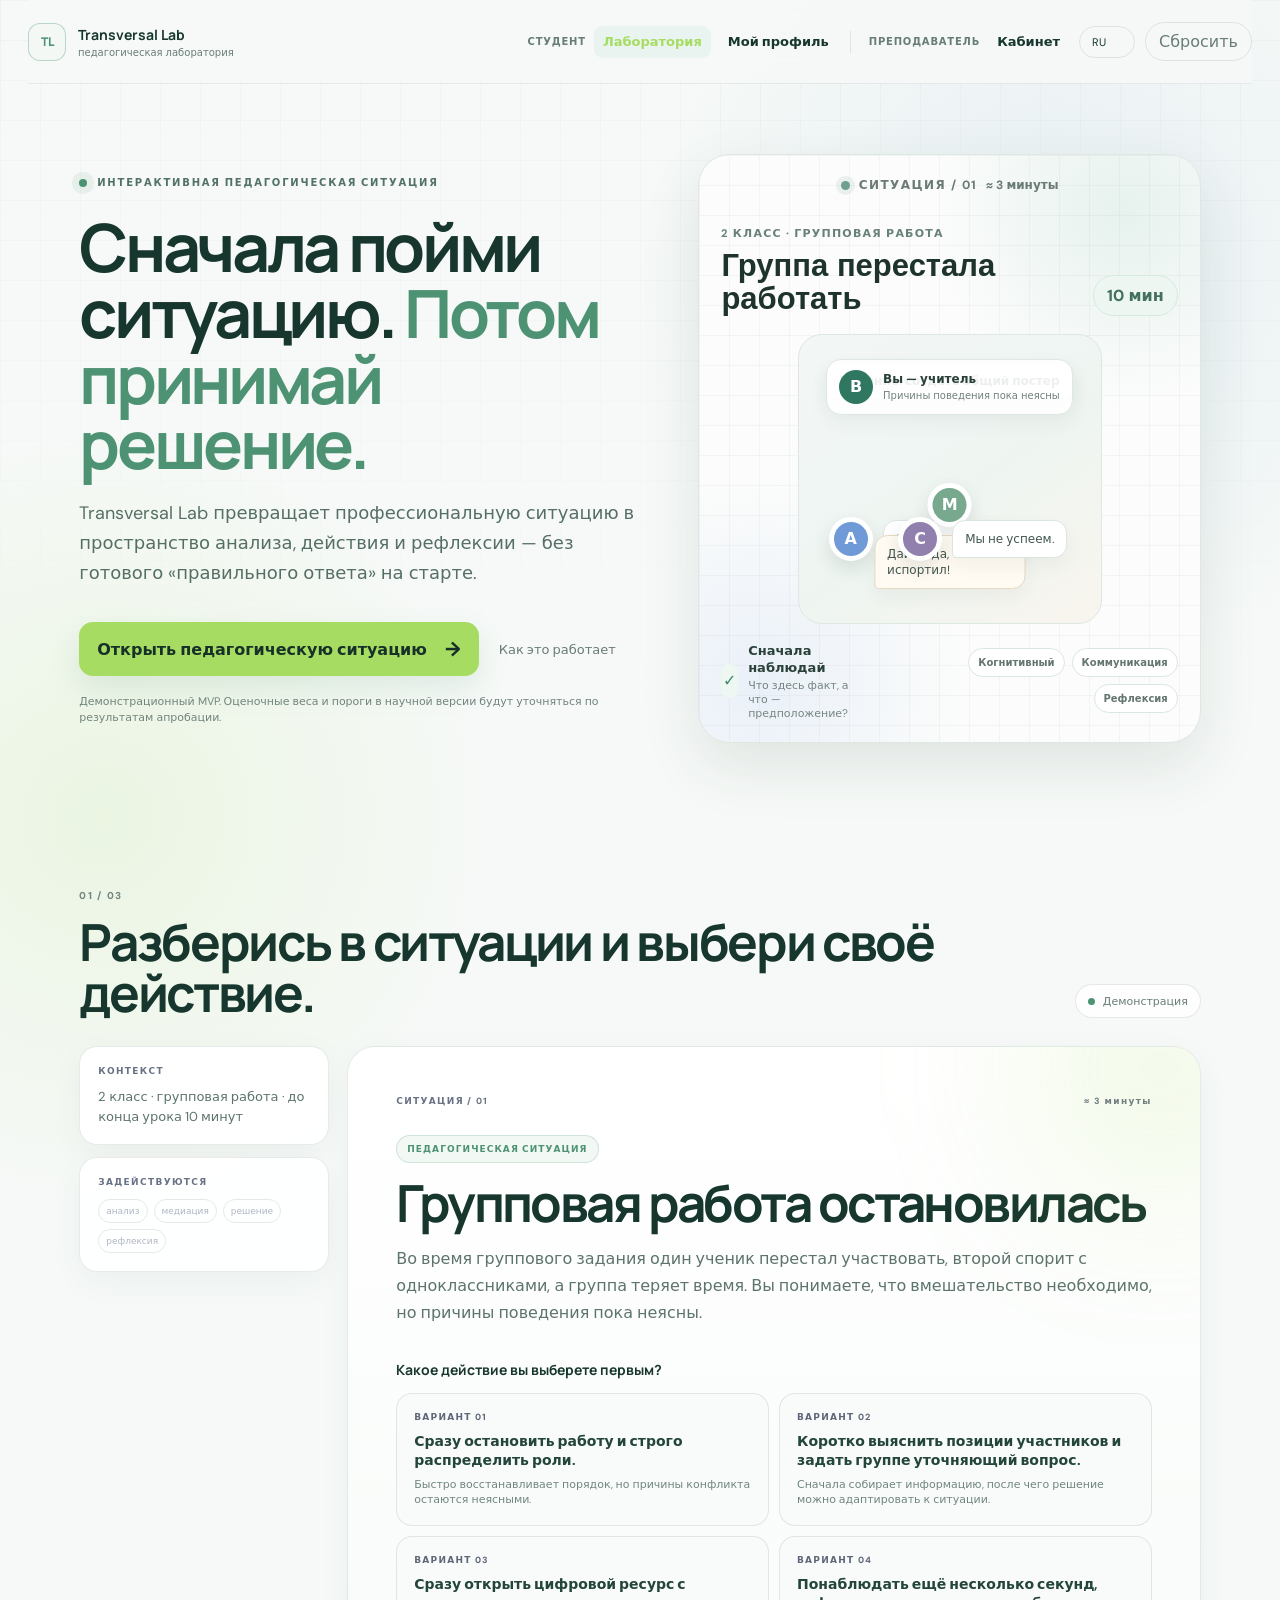
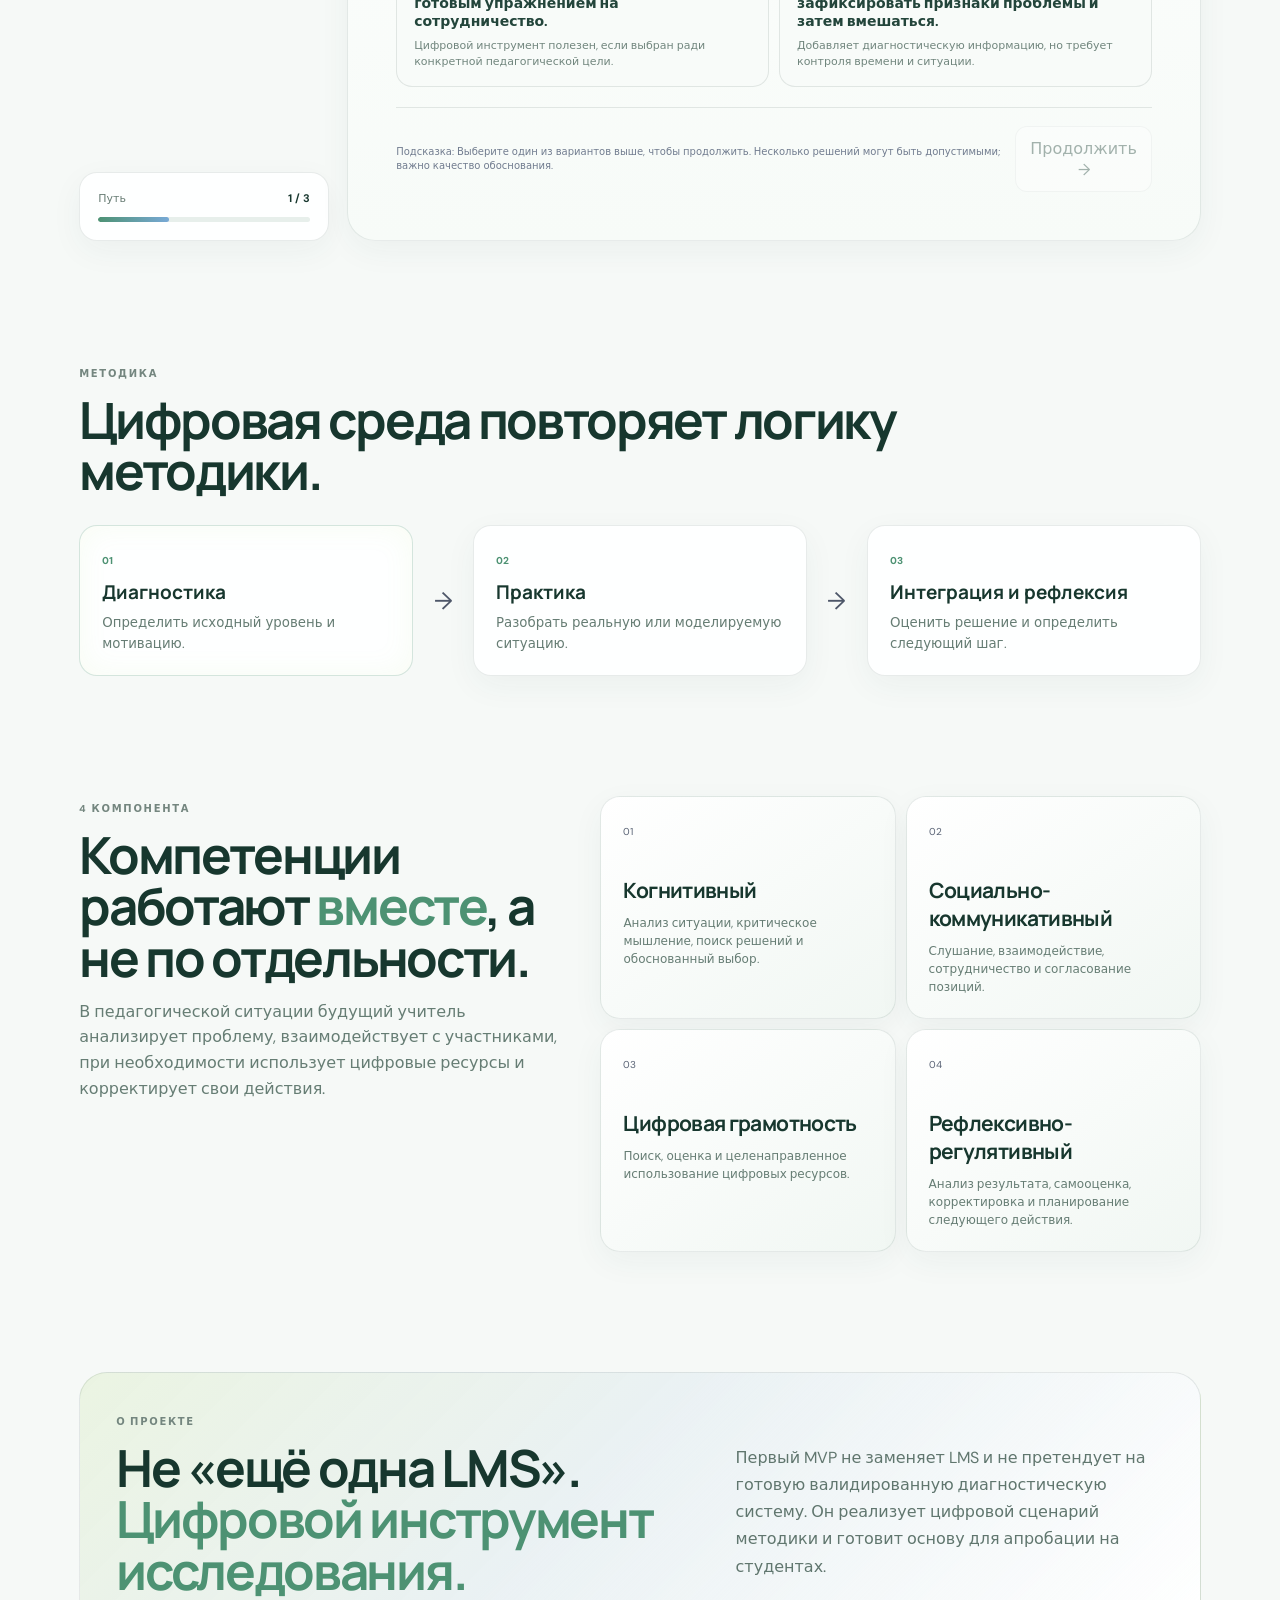
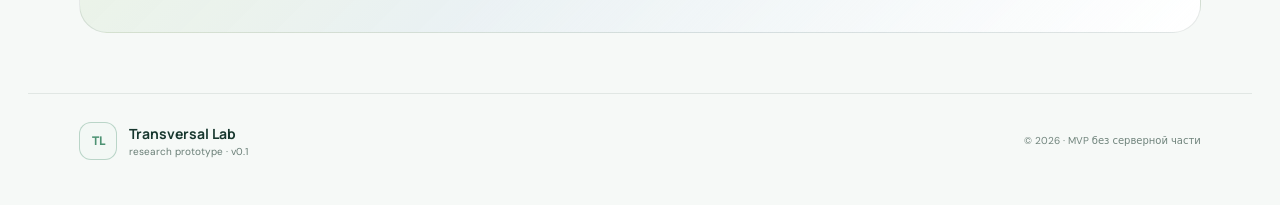
==== commit 9918a23d: "Add files via upload" ====
--- a/index.html
+++ b/index.html
@@ -1,313 +1,246 @@
 <!doctype html>
 <html lang="ru">
 <head>
-  <meta charset="utf-8">
-  <meta name="viewport" content="width=device-width,initial-scale=1">
-  <title>Transversal Lab</title>
-  <style>
-    :root{
-      --bg:#f6faf9;--panel:#fff;--text:#17312e;--muted:#647773;
-      --line:#dce9e6;--accent:#2f7d73;--soft:#e9f4f1;
-    }
-    *{box-sizing:border-box}
-    body{margin:0;font-family:Inter,system-ui,-apple-system,Segoe UI,Roboto,Arial,sans-serif;background:var(--bg);color:var(--text)}
-    header{padding:34px 20px 18px;max-width:1120px;margin:auto}
-    .top{display:flex;justify-content:space-between;gap:24px;align-items:flex-start}
-    .brand{font-size:14px;font-weight:800;letter-spacing:.06em;color:var(--accent)}
-    h1{margin:10px 0 8px;font-size:34px;line-height:1.12}
-    .lead{max-width:780px;color:var(--muted);font-size:16px;line-height:1.6}
-    .lang-wrap{min-width:96px}
-    .root-actions{display:flex;align-items:flex-end;gap:16px;flex-wrap:wrap}.tl-role-nav-wrap{padding-bottom:2px}
-    .lang-label{display:block;font-size:12px;color:var(--muted);margin-bottom:6px}
-    select{width:100%;border:1px solid var(--line);border-radius:10px;padding:9px 12px;background:#fff;color:var(--text)}
-    main{max-width:1120px;margin:0 auto;padding:0 20px 48px}
-    .notice{background:var(--soft);border:1px solid #cfe5e1;border-radius:16px;padding:18px 20px;margin:18px 0 28px;line-height:1.55}
-    .methodic-download{display:flex;align-items:center;justify-content:space-between;gap:18px;padding:18px 20px;margin:0 0 22px;background:#fff;border:1px solid var(--line);border-radius:16px}
-    .methodic-copy{min-width:0}
-    .methodic-copy strong{display:block;margin-bottom:5px;font-size:16px}
-    .methodic-copy p{margin:0;color:var(--muted);font-size:14px;line-height:1.5}
-    .download-btn{flex:none;display:inline-flex;align-items:center;justify-content:center;padding:11px 16px;border-radius:10px;background:var(--accent);color:#fff;text-decoration:none;font-weight:750;white-space:nowrap}
-    .download-btn:hover{background:#286d64}
-    .notice strong{display:block;margin-bottom:6px}
-    .grid{display:grid;grid-template-columns:repeat(6,1fr);gap:16px}
-    .card{grid-column:span 2;background:var(--panel);border:1px solid var(--line);border-radius:18px;padding:20px;display:flex;flex-direction:column;min-height:282px}
-    .card:nth-child(4){grid-column:2 / span 2}
-    .card:nth-child(5){grid-column:4 / span 2}
-    .num{font-size:12px;color:var(--accent);font-weight:800;letter-spacing:.05em;text-transform:uppercase}
-    .card h2{margin:8px 0 8px;font-size:22px;line-height:1.22;min-height:54px}
-    .tag{display:block;padding:7px 10px;border-radius:999px;background:#f0f6f5;color:#355b56;font-size:12px;line-height:1.4;margin:0 0 12px}
-    .card p{color:var(--muted);line-height:1.55;margin:0 0 16px;flex:1}
-    .go{display:block;text-align:center;text-decoration:none;background:var(--accent);color:#fff;padding:11px 14px;border-radius:10px;font-weight:750}
-    .go:hover{background:#286d64}
-    .profile{margin-top:28px;background:#fff;border:1px solid var(--line);border-radius:18px;padding:20px}
-    .profile h2{margin-top:0}
-    .profile-intro{color:var(--muted);line-height:1.6}
-    .row{display:grid;grid-template-columns:220px 1fr;gap:14px;padding:13px 0;border-top:1px solid var(--line);line-height:1.5}
-    .row:first-of-type{border-top:0}
-    footer{max-width:1120px;margin:auto;padding:0 20px 40px;color:var(--muted);font-size:13px;line-height:1.6}
-    @media(max-width:800px){
-      .grid{grid-template-columns:1fr}
-      .card,.card:nth-child(4),.card:nth-child(5){grid-column:auto}
-      .top{flex-direction:column}
-      .lang-wrap{width:160px}
-    }
-    @media(max-width:560px){
-      h1{font-size:29px}
-      .row{grid-template-columns:1fr}
-      .methodic-download{align-items:flex-start;flex-direction:column}
-    }
-  
-/* ===== Global role navigation ===== */
-.tl-role-nav{display:flex;align-items:center;justify-content:flex-end;gap:8px;flex-wrap:wrap}
-.tl-role-label{font-size:10px;line-height:1;color:var(--muted,#647773);font-weight:800;letter-spacing:.08em;text-transform:uppercase;margin-left:6px}
-.tl-nav-link{display:inline-flex;align-items:center;min-height:32px;padding:7px 9px;border-radius:9px;color:var(--text,#17312e);text-decoration:none;font-size:13px;font-weight:700}
-.tl-nav-link:hover{background:var(--soft,#e9f4f1)}
-.tl-nav-link.active{background:var(--soft,#e9f4f1);color:var(--accent,#2f7d73)}
-.tl-divider{width:1px;height:22px;background:var(--line,#dce9e6);margin:0 4px}
-@media(max-width:900px){.tl-role-nav{justify-content:flex-end;gap:5px}.tl-role-label{width:100%;text-align:right;margin:3px 0 0}.tl-divider{display:none}}
-
-
-/* v1.5 navigation stability: CSS-only fix */
-.tl-header{position:sticky!important;top:0!important;z-index:2000!important;background:#fff!important}
-.tl-root-header{width:min(1160px,100%);margin:0 auto;min-height:68px;padding:0 20px;display:flex;align-items:center;justify-content:space-between;gap:20px}
-.root-actions,.navright{display:flex!important;align-items:center!important;justify-content:flex-end!important;gap:10px!important;flex-wrap:nowrap!important;position:relative!important;z-index:2100!important}
-.root-actions>* , .navright>*{position:relative!important;z-index:2101!important;pointer-events:auto!important}
-.tl-role-nav{display:flex!important;align-items:center!important;justify-content:flex-end!important;gap:7px!important;flex-wrap:nowrap!important;position:relative!important;z-index:2101!important}
-.tl-nav-link{position:relative!important;z-index:2102!important;pointer-events:auto!important;cursor:pointer!important}
-.tl-global-right{position:relative!important;z-index:2102!important;pointer-events:auto!important;display:flex!important;align-items:center!important;gap:10px!important;white-space:nowrap!important}
-.tl-global-link,.tl-global-lang{position:relative!important;z-index:2103!important;pointer-events:auto!important;cursor:pointer!important}
-@media(max-width:900px){
-  .tl-root-header{min-height:auto;padding-top:12px;padding-bottom:12px}
-  .root-actions,.navright,.tl-global-right{flex-wrap:wrap!important;white-space:normal!important}
-  .tl-role-nav{flex-wrap:wrap!important}
-}
-
-</style>
+  <meta charset="utf-8" />
+  <meta name="viewport" content="width=device-width, initial-scale=1" />
+  <meta name="description" content="Transversal Lab — интерактивная цифровая среда для развития трансверсальных компетенций будущих учителей начальных классов." />
+  <title>Transversal Lab — педагогическая лаборатория</title>
+  <link rel="preconnect" href="https://fonts.googleapis.com">
+  <link rel="preconnect" href="https://fonts.gstatic.com" crossorigin>
+  <link href="https://fonts.googleapis.com/css2?family=DM+Sans:wght@400;500;600;700&family=Manrope:wght@500;600;700;800&display=swap" rel="stylesheet">
+  <link rel="stylesheet" href="styles.css" />
 </head>
 <body data-page="lab">
-<header>
-  <div class="top">
-    <div>
-      <div class="brand">TRANSVERSAL LAB</div>
-      <h1 id="title"></h1>
-      <div class="lead" id="lead"></div>
-    </div>
-    <div class="root-actions">
-      <div class="tl-role-nav-wrap"><div class="tl-role-nav" aria-label="Навигация Transversal Lab">
+  <div class="site-shell">
+    <header class="topbar">
+      <a class="brand" href="#top" aria-label="Transversal Lab">
+        <span class="brand-mark">TL</span>
+        <span>
+          <strong>Transversal Lab</strong>
+          <small data-i18n-static="brandSubtitle">педагогическая лаборатория</small>
+        </span>
+      </a>
+
+      <nav class="nav" aria-label="Основная навигация">
+        <a href="#lab" data-i18n-static="navLaboratory">Лаборатория</a>
+        <a href="#method" data-i18n-static="navMethod">Методика</a>
+        <a href="#competencies" data-i18n-static="navCompetencies">Компетенции</a>
+        <a href="#about" data-i18n-static="navAbout">О проекте</a>
+      </nav>
+
+      <div class="top-actions">
+        <nav class="tl-role-nav" aria-label="Навигация Transversal Lab">
       <span class="tl-role-label" data-global="studentRole">Студент</span>
-      <a class="tl-nav-link active" data-page="lab" data-global="labLink" href="index.html">Лаборатория</a>
-      <a class="tl-nav-link" data-page="profile" data-global="profileLinkNav" href="profile.html">Мой профиль</a>
+      <a class="tl-nav-link active" data-page="lab" data-global="labLink" href="../../index.html">Лаборатория</a>
+      <a class="tl-nav-link" data-page="profile" data-global="profileLinkNav" href="../../profile.html">Мой профиль</a>
       <span class="tl-divider" aria-hidden="true"></span>
       <span class="tl-role-label" data-global="teacherRole">Преподаватель</span>
-      <a class="tl-nav-link" data-page="teacher" data-global="teacherLinkNav" href="teacher.html">Кабинет</a>
-    </div></div>
-      <div class="lang-wrap">
-        <span class="lang-label" id="langLabel"></span>
-        <select id="lang" aria-label="Language">
-        <option value="ru">Русский</option>
-        <option value="uz-lat">O‘zbek</option>
-        <option value="uz-cyr">Ўзбекча</option>
-        <option value="en">English</option>
-        </select>
+      <a class="tl-nav-link" data-page="teacher" data-global="teacherLinkNav" href="../../teacher.html">Кабинет</a>
+    </nav>
+        <label class="lang-select">
+          <span class="sr-only">Язык</span>
+          <select id="languageSelect">
+            <option value="ru">RU</option>
+            <option value="uz">UZ</option>
+            <option value="uzc">ЎЗ</option>
+            <option value="en">EN</option>
+          </select>
+        </label>
+        <button class="ghost-btn" id="resetBtn" type="button" data-i18n-static="resetButton">Сбросить</button>
       </div>
-    </div>
+    </header>
+
+    <main id="top">
+      <section class="hero" id="lab">
+        <div class="hero-copy">
+          <div class="eyebrow"><span class="pulse"></span><span data-i18n="eyebrow">ИНТЕРАКТИВНАЯ ПЕДАГОГИЧЕСКАЯ СИТУАЦИЯ</span></div>
+          <h1 data-i18n="heroTitle">Сначала пойми ситуацию. <em>Потом принимай решение.</em></h1>
+          <p data-i18n="heroText">Transversal Lab превращает профессиональную ситуацию в пространство анализа, действия и рефлексии — без готового «правильного ответа» на старте.</p>
+          <div class="hero-actions">
+            <button class="primary-btn" id="startBtn" type="button">
+              <span data-i18n="startCta">Открыть педагогическую ситуацию</span>
+              <span class="arrow">→</span>
+            </button>
+            <a class="text-link" href="#method" data-i18n="howLink">Как это работает</a>
+          </div>
+          <div class="micro-note" data-i18n="demoNote">Демонстрационный MVP. Оценочные веса и пороги в научной версии будут уточняться по результатам апробации.</div>
+        </div>
+
+        <div class="hero-visual classroom-board" aria-label="Предпросмотр педагогической ситуации">
+          <div class="scene-toolbar">
+            <span class="scene-dot"></span>
+            <span data-i18n-static="caseIdLabel">CASE 01</span>
+            <span class="scene-time" data-i18n-static="sceneMinutes">≈ 3 минуты</span>
+          </div>
+
+          <div class="scene-header">
+            <div>
+              <span class="scene-kicker" data-i18n-static="sceneContext">2 КЛАСС · ГРУППОВАЯ РАБОТА</span>
+              <h3 data-i18n-static="sceneTitle">Группа перестала работать</h3>
+            </div>
+            <span class="scene-chip" data-i18n-static="sceneTimeLeft">10 мин</span>
+          </div>
+
+          <div class="classroom-scene">
+            <div class="board-note" data-i18n-static="sceneTask">Задание: создать общий постер</div>
+            <div class="desk desk-left"><span class="avatar avatar-blue">А</span><span class="speech" data-i18n-static="speechOne">Я больше не хочу.</span></div>
+            <div class="desk desk-center"><span class="avatar avatar-green">М</span><span class="speech speech-warn" data-i18n-static="speechTwo">Дай сюда, ты всё испортил!</span></div>
+            <div class="desk desk-right"><span class="avatar avatar-violet">С</span><span class="speech" data-i18n-static="speechThree">Мы не успеем.</span></div>
+            <div class="teacher-card">
+              <span class="teacher-avatar">В</span>
+              <div><strong data-i18n-static="teacherRole">Вы — учитель</strong><small data-i18n-static="teacherReason">Причины поведения пока неясны</small></div>
+            </div>
+          </div>
+
+          <div class="scene-footer">
+            <div class="observation">
+              <span class="observation-icon">✓</span>
+              <div><strong data-i18n-static="observationTitle">Сначала наблюдай</strong><small data-i18n-static="observationText">Что в ситуации является фактом, а что — предположением?</small></div>
+            </div>
+            <div class="component-mini-list">
+              <span data-i18n-static="miniCognitive">Когнитивный</span>
+              <span data-i18n-static="miniCommunication">Коммуникация</span>
+              <span data-i18n-static="miniReflection">Рефлексия</span>
+            </div>
+          </div>
+        </div>
+      </section>
+
+      <section class="case-section" id="case">
+        <div class="section-heading">
+          <div>
+            <span class="section-index">01 / 03</span>
+            <h2 data-i18n="caseTitle">Разберись в ситуации и выбери своё действие.</h2>
+          </div>
+          <div class="case-status"><span class="status-dot"></span><span id="caseStatus" data-i18n-static="caseStatus">Демонстрация</span></div>
+        </div>
+
+        <div class="case-layout">
+          <aside class="case-sidebar">
+            <div class="side-card">
+              <div class="side-label" data-i18n-static="sideContext">КОНТЕКСТ</div>
+              <p id="caseContext">2 класс · групповая работа · до конца урока 10 минут</p>
+            </div>
+            <div class="side-card compact">
+              <div class="side-label" data-i18n-static="sideComponents">ЗАДЕЙСТВУЮТСЯ</div>
+              <div class="mini-pills">
+                <span data-i18n-static="tagAnalysis">анализ</span><span data-i18n-static="tagMediation">медиация</span><span data-i18n-static="tagDecision">решение</span><span data-i18n-static="tagReflection">рефлексия</span>
+              </div>
+            </div>
+            <div class="side-card progress-card">
+              <div class="progress-label"><span data-i18n-static="pathLabel">Путь</span><strong id="progressLabel">1 / 3</strong></div>
+              <div class="progress-track"><span id="progressBar"></span></div>
+            </div>
+          </aside>
+
+          <article class="case-card">
+            <div class="case-topline">
+              <span class="case-type" data-i18n-static="caseIdLabel">CASE / 01</span>
+              <span class="case-time" data-i18n-static="sceneMinutes">≈ 3 минуты</span>
+            </div>
+            <div class="scenario-badge" data-i18n-static="scenarioLabel">Педагогическая ситуация</div>
+            <h3 id="scenarioTitle">Групповая работа остановилась</h3>
+            <p id="scenarioText">Во время группового задания один ученик перестал участвовать, второй спорит с одноклассниками, а группа теряет время. Вы понимаете, что немедленное вмешательство необходимо, но причины поведения пока неясны.</p>
+
+            <div class="decision-prompt" id="decisionPrompt">Какое действие вы выберете первым?</div>
+            <div class="choices" id="choices"></div>
+
+            <div class="case-footer">
+              <span class="hint"><span data-i18n-static="hintLabel">Подсказка:</span> <span id="hintText" data-i18n-static="hintText">Выберите один из вариантов выше, чтобы продолжить. Несколько решений могут быть допустимыми; важно качество обоснования.</span></span>
+              <button class="secondary-btn" id="nextBtn" type="button" disabled>Продолжить →</button>
+            </div>
+          </article>
+        </div>
+      </section>
+
+      <section class="result-section hidden" id="resultSection">
+        <div class="result-head">
+          <div>
+            <span class="section-index">02 / 03</span>
+            <h2 data-i18n-static="resultSectionTitle">Результат — не оценка личности, а профиль следующего шага.</h2>
+          </div>
+          <div class="score-badge" id="overallScore">—</div>
+        </div>
+
+        <div class="result-grid">
+          <div class="result-main glass-card">
+            <div class="result-main-top">
+              <div>
+                <div class="side-label" data-i18n-static="summaryLabel">СВОДКА</div>
+                <h3 id="resultTitle" data-i18n-static="resultTitle">Анализ завершён</h3>
+              </div>
+              <span class="score-scale" data-i18n-static="scoreScale">Шкала 3–2–1</span>
+            </div>
+            <p id="resultText" data-i18n-static="resultText">Вы получили демонстрационный профиль по четырём компонентам. В реальной версии оценки будут основаны на валидированных диагностических заданиях.</p>
+            <div class="bars" id="bars"></div>
+          </div>
+
+          <div class="reflection-card glass-card">
+            <div class="side-label" data-i18n-static="reflectionLabel">РЕФЛЕКСИЯ</div>
+            <h3 data-i18n-static="reflectionTitle">Что изменило бы ваш выбор?</h3>
+            <textarea id="reflection" data-i18n-placeholder="reflectionPlaceholder" placeholder="Например: я бы сначала выслушал участников, а затем перераспределил роли…"></textarea>
+            <button class="primary-btn small" id="saveReflection" type="button" data-i18n-static="saveReflection">Сохранить рефлексию</button>
+            <div class="saved-note hidden" id="savedNote" data-i18n-static="savedNote">Сохранено локально в браузере ✓</div>
+          </div>
+        </div>
+      </section>
+
+      <section class="method-section" id="method">
+        <div class="section-heading">
+          <div>
+            <span class="section-index" data-i18n-static="methodEyebrow">МЕТОДИКА</span>
+            <h2 data-i18n-static="methodTitle">Цифровая среда повторяет логику методики.</h2>
+          </div>
+        </div>
+
+        <div class="method-flow">
+          <div class="flow-step active"><span>01</span><strong data-i18n-static="methodDiagnosis">Диагностика</strong><small data-i18n-static="methodDiagnosisText">Понять исходный уровень и мотивацию.</small></div>
+          <div class="flow-arrow">→</div>
+          <div class="flow-step"><span>02</span><strong data-i18n-static="methodPractice">Практика</strong><small data-i18n-static="methodPracticeText">Разобрать реальную или моделируемую ситуацию.</small></div>
+          <div class="flow-arrow">→</div>
+          <div class="flow-step"><span>03</span><strong data-i18n-static="methodIntegration">Интеграция и рефлексия</strong><small data-i18n-static="methodIntegrationText">Оценить решение и определить следующий шаг.</small></div>
+        </div>
+      </section>
+
+      <section class="competency-section" id="competencies">
+        <div class="competency-intro">
+          <span class="section-index" data-i18n-static="componentSectionLabel">4 КОМПОНЕНТА</span>
+          <h2 data-i18n-static="componentSectionTitle">Компетенции работают <em>вместе</em>, а не по отдельности.</h2>
+          <p data-i18n-static="componentSectionText">В профессиональной ситуации будущий учитель одновременно анализирует проблему, взаимодействует с участниками, при необходимости использует цифровые ресурсы и корректирует собственные действия.</p>
+        </div>
+        <div class="competency-grid">
+          <article class="comp-card comp-1"><span>01</span><h3 data-i18n-static="cognitiveTitle">Когнитивный</h3><p data-i18n-static="cognitiveText">анализ ситуации, критическое мышление, поиск решений, обоснованный выбор.</p></article>
+          <article class="comp-card comp-2"><span>02</span><h3 data-i18n-static="socialTitle">Социально-коммуникативный</h3><p data-i18n-static="socialText">слушание, взаимодействие, сотрудничество, согласование позиций.</p></article>
+          <article class="comp-card comp-3"><span>03</span><h3 data-i18n-static="digitalTitle">Цифровая грамотность</h3><p data-i18n-static="digitalText">поиск, оценка и целенаправленное использование цифровых ресурсов.</p></article>
+          <article class="comp-card comp-4"><span>04</span><h3 data-i18n-static="reflectiveTitle">Рефлексивно-регулятивный</h3><p data-i18n-static="reflectiveText">анализ результата, самооценка, корректировка и планирование следующего действия.</p></article>
+        </div>
+      </section>
+
+      <section class="about-section" id="about">
+        <div class="about-card">
+          <div>
+            <span class="section-index" data-i18n-static="aboutEyebrow">О ПРОЕКТЕ</span>
+            <h2 data-i18n-static="aboutTitle">Не «ещё одна LMS». <br/><em>Цифровой инструмент исследования.</em></h2>
+          </div>
+          <p data-i18n-static="aboutText">Первый MVP не заменяет LMS и не претендует на готовую валидированную диагностическую систему. Его задача — реализовать цифровой сценарий методики и подготовить основу для апробации на студентах.</p>
+        </div>
+      </section>
+    </main>
+
+    <footer class="footer">
+      <div class="brand footer-brand"><span class="brand-mark">TL</span><span><strong>Transversal Lab</strong><small>research prototype · v0.1</small></span></div>
+      <span data-i18n-static="footerText">© 2026 · MVP без серверной части</span>
+    </footer>
   </div>
-</header>
-
-<main>
-  <section class="methodic-download" aria-labelledby="methodicTitle">
-    <div class="methodic-copy">
-      <strong id="methodicTitle">Transversal Lab metodik majmuasi</strong>
-      <p id="methodicDescription">Bo‘lajak boshlang‘ich sinf o‘qituvchilarining transversal kompetensiyalarini rivojlantirish uchun 6 modulli majmua.</p>
-    </div>
-    <a class="download-btn" id="methodicDownload" href="Metodik_majmua.pdf" download="Metodik_majmua.pdf">PDF yuklab olish</a>
-  </section>
-  <div id="defenseDemo" style="margin:0 0 22px;padding:14px 16px;border:1px solid #cfe5e1;background:#eef7f4;border-radius:14px;color:#355b56;font-size:13px;line-height:1.5">
-      <strong id="demoTitle">Ҳимоя учун намойиш версияси:</strong>
-      <span id="demoText"> Сайт рўйхатдан ўтмасдан кўриш учун очиқ.</span>
-      <a id="demoProfile" href="profile.html" style="margin-left:8px;color:#2f7d73;font-weight:750">Менинг профилим</a>
-      <a id="demoTeacher" href="teacher.html" style="margin-left:8px;color:#2f7d73;font-weight:750">Ўқитувчи кабинети</a>
-    </div>
-  <section class="grid" id="labs"></section>
-
-  <div class="notice">
-    <strong id="noticeTitle"></strong>
-    <span id="noticeText"></span>
-  </div>
-
-  <section class="profile">
-    <h2 id="profileTitle"></h2>
-    <p id="profileText" class="profile-intro"></p>
-    <div id="profileRows"></div>
-  </section>
-</main>
-
-<footer id="footer"></footer>
-
-<script>
-const T = {
-  ru:{
-    title:"Единая педагогическая лаборатория",
-    lead:"Цифровая среда для практической работы с трансверсальными компетенциями будущих учителей начальных классов.",
-    langLabel:"Язык", profileLink:"Мой профиль",
-    demoTitle:"Демонстрационная версия для защиты:", demoText:" Сайт открыт для просмотра без регистрации.", demoProfile:"Мой профиль", demoTeacher:"Кабинет",
-    methodicTitle:"Методический комплекс Transversal Lab",
-    methodicDescription:"6 модулей для развития трансверсальных компетенций будущих учителей начальных классов.",
-    methodicButton:"Скачать PDF",
-    noticeTitle:"Как устроена лаборатория",
-    noticeText:"Каждый Lab является практическим модулем. Сейчас модули не присваивают итоговый научный балл: они фиксируют наблюдаемые действия студента, чтобы позднее объединить их в единую диагностическую систему.",
-    profileTitle:"Будущий профиль студента",
-    profileText:"На этом этапе профиль — только структура. После согласования общей диагностической матрицы здесь появится единое отображение динамики по четырём компонентам.",
-    footer:"Интеграционная оболочка v0.2. Существующие Lab-модули не изменены; этот слой объединяет их в одну систему и готовит общую диагностическую архитектуру.",
-    components:[
-      ["Когнитивный","анализ ситуации, аргументация и обоснование решения"],
-      ["Социально-коммуникативный","слушание, уточняющие вопросы, согласование позиций и совместное действие"],
-      ["Цифровая грамотность","поиск и проверка информации, выбор цифрового инструмента, критическая работа с AI"],
-      ["Рефлексивно-регулятивный","анализ результата, выявление причин, изменение стратегии и постановка следующей цели"]
-    ],
-    labs:[
-      ["Lab 1","Введение","Ознакомление с моделью трансверсальных компетенций и логикой лаборатории.","Ориентационный модуль.","Открыть Lab 1","labs/lab1/index.html"],
-      ["Lab 2","Когнитивный фокус","Анализ педагогической ситуации, принятие и обоснование решения.","Работа с анализом и обоснованием решения.","Открыть Lab 2","labs/lab2/index.html"],
-      ["Lab 3","Социально-коммуникативный фокус","Диалог, активное слушание, уточняющие вопросы и согласование позиций.","Работа с педагогическим взаимодействием.","Открыть Lab 3","labs/lab3/index.html"],
-      ["Lab 4","Цифровой фокус","Поиск и проверка информации, выбор цифрового инструмента и критическая работа с AI.","Работа с ответственной цифровой деятельностью.","Открыть Lab 4","labs/lab4/index.html"],
-      ["Lab 5","Рефлексивно-регулятивный фокус","Сравнение результата, выявление трудности, изменение стратегии и постановка следующей цели.","Работа с превращением рефлексии в следующее действие.","Открыть Lab 5","labs/lab5/index.html"]
-    ]
-  },
-  "uz-lat":{
-    title:"Yagona pedagogik laboratoriya",
-    lead:"Bo‘lajak boshlang‘ich sinf o‘qituvchilarining transversal kompetensiyalari bilan amaliy ishlash uchun raqamli muhit.",
-    langLabel:"Til", profileLink:"Mening profilim",
-    demoTitle:"Himoya uchun namoyish versiyasi:", demoText:" Sayt ro‘yxatdan o‘tmasdan ko‘rish uchun ochiq.", demoProfile:"Mening profilim", demoTeacher:"O‘qituvchi kabineti",
-    methodicTitle:"Transversal Lab metodik majmuasi",
-    methodicDescription:"Bo‘lajak boshlang‘ich sinf o‘qituvchilarining transversal kompetensiyalarini rivojlantirish uchun 6 modulli majmua.",
-    methodicButton:"PDF yuklab olish",
-    noticeTitle:"Laboratoriya qanday ishlaydi",
-    noticeText:"Har bir Lab amaliy modul hisoblanadi. Hozircha modullar yakuniy ilmiy ball bermaydi: ular talabaning kuzatiladigan harakatlarini qayd etadi va keyinchalik yagona diagnostika tizimiga birlashtiriladi.",
-    profileTitle:"Talabaning kelajakdagi profili",
-    profileText:"Hozir profil faqat tuzilma sifatida berilgan. Umumiy diagnostik matritsa kelishilgach, to‘rtta komponent bo‘yicha rivojlanish dinamikasi shu yerda ko‘rsatiladi.",
-    footer:"Integratsion qobiq v0.2. Mavjud Lab modullari o‘zgartirilmagan; ushbu qatlam ularni yagona tizimga birlashtiradi va umumiy diagnostika arxitekturasini tayyorlaydi.",
-    components:[
-      ["Kognitiv","vaziyatni tahlil qilish, dalillash va qarorni asoslash"],
-      ["Ijtimoiy-kommunikativ","tinglash, aniqlashtiruvchi savollar, pozitsiyalarni muvofiqlashtirish va hamkorlikdagi harakat"],
-      ["Raqamli savodxonlik","axborotni izlash va tekshirish, raqamli vositani tanlash, AI bilan tanqidiy ishlash"],
-      ["Refleksiv-regulyativ","natijani tahlil qilish, sababni aniqlash, strategiyani o‘zgartirish va keyingi maqsadni belgilash"]
-    ],
-    labs:[
-      ["Lab 1","Kirish","Transversal kompetensiyalar modeli va laboratoriya mantiqi bilan tanishish.","Kirish moduli.","Lab 1 ni ochish","labs/lab1/index.html"],
-      ["Lab 2","Kognitiv yo‘nalish","Pedagogik vaziyatni tahlil qilish, qaror qabul qilish va uni asoslash.","Tahlil va qarorni asoslash bilan ishlash.","Lab 2 ni ochish","labs/lab2/index.html"],
-      ["Lab 3","Ijtimoiy-kommunikativ yo‘nalish","Dialog, faol tinglash, aniqlashtiruvchi savollar va pozitsiyalarni muvofiqlashtirish.","Pedagogik hamkorlik bilan ishlash.","Lab 3 ni ochish","labs/lab3/index.html"],
-      ["Lab 4","Raqamli yo‘nalish","Axborotni izlash va tekshirish, raqamli vositani tanlash va AI bilan tanqidiy ishlash.","Mas’uliyatli raqamli faoliyat bilan ishlash.","Lab 4 ni ochish","labs/lab4/index.html"],
-      ["Lab 5","Refleksiv-regulyativ yo‘nalish","Natijani taqqoslash, qiyinchilikni aniqlash, strategiyani o‘zgartirish va keyingi maqsadni belgilash.","Refleksiyani keyingi harakatga aylantirish bilan ishlash.","Lab 5 ni ochish","labs/lab5/index.html"]
-    ]
-  },
-  "uz-cyr":{
-    title:"Ягона педагогик лаборатория",
-    lead:"Бўлажак бошланғич синф ўқитувчиларининг трансверсал компетенциялари билан амалий ишлаш учун рақамли муҳит.",
-    langLabel:"Тил", profileLink:"Менинг профилим",
-    demoTitle:"Ҳимоя учун намойиш версияси:", demoText:" Сайт рўйхатдан ўтмасдан кўриш учун очиқ.", demoProfile:"Менинг профилим", demoTeacher:"Ўқитувчи кабинети",
-    methodicTitle:"Transversal Lab методик мажмуаси",
-    methodicDescription:"Бўлажак бошланғич синф ўқитувчиларининг трансверсал компетенцияларини ривожлантириш учун 6 модулли мажмуа.",
-    methodicButton:"PDF юклаб олиш",
-    noticeTitle:"Лаборатория қандай ишлайди",
-    noticeText:"Ҳар бир Lab амалий модул ҳисобланади. Ҳозирча модуллар якуний илмий балл бермайди: улар талабанинг кузатиладиган ҳаракатларини қайд этади ва кейинчалик ягона диагностика тизимига бирлаштирилади.",
-    profileTitle:"Талабанинг келажакдаги профили",
-    profileText:"Ҳозир профиль фақат тузилма сифатида берилган. Умумий диагностик матрица келишилгандан сўнг, тўртта компонент бўйича ривожланиш динамикаси шу ерда кўрсатилади.",
-    footer:"Интеграцион қобиқ v0.2. Мавжуд Lab модуллари ўзгартирилмаган; ушбу қатлам уларни ягона тизимга бирлаштиради ва умумий диагностика архитектурасини тайёрлайди.",
-    components:[
-      ["Когнитив","вазиятни таҳлил қилиш, далиллаш ва қарорни асослаш"],
-      ["Ижтимоий-коммуникатив","тинглаш, аниқлаштирувчи саволлар, позицияларни мувофиқлаштириш ва ҳамкорликдаги ҳаракат"],
-      ["Рақамли саводхонлик","ахборотни излаш ва текшириш, рақамли воситани танлаш, AI билан танқидий ишлаш"],
-      ["Рефлексив-регулятив","натижани таҳлил қилиш, сабабни аниқлаш, стратегияни ўзгартириш ва кейинги мақсадни белгилаш"]
-    ],
-    labs:[
-      ["Lab 1","Кириш","Трансверсал компетенциялар модели ва лаборатория мантиғи билан танишиш.","Кириш модули.","Lab 1 ни очиш","labs/lab1/index.html"],
-      ["Lab 2","Когнитив йўналиш","Педагогик вазиятни таҳлил қилиш, қарор қабул қилиш ва уни асослаш.","Таҳлил ва қарорни асослаш билан ишлаш.","Lab 2 ни очиш","labs/lab2/index.html"],
-      ["Lab 3","Ижтимоий-коммуникатив йўналиш","Диалог, фаол тинглаш, аниқлаштирувчи саволлар ва позицияларни мувофиқлаштириш.","Педагогик ҳамкорлик билан ишлаш.","Lab 3 ни очиш","labs/lab3/index.html"],
-      ["Lab 4","Рақамли йўналиш","Ахборотни излаш ва текшириш, рақамли воситани танлаш ва AI билан танқидий ишлаш.","Масъулиятли рақамли фаолият билан ишлаш.","Lab 4 ни очиш","labs/lab4/index.html"],
-      ["Lab 5","Рефлексив-регулятив йўналиш","Натижани таққослаш, қийинчиликни аниқлаш, стратегияни ўзгартириш ва кейинги мақсадни белгилаш.","Рефлексияни кейинги ҳаракатга айлантириш билан ишлаш.","Lab 5 ни очиш","labs/lab5/index.html"]
-    ]
-  },
-  en:{
-    title:"Unified Pedagogical Laboratory",
-    lead:"A digital environment for practical work with transversal competences of future primary school teachers.",
-    langLabel:"Language", profileLink:"My profile",
-    demoTitle:"Defense demonstration version:", demoText:" The site is open for viewing without registration.", demoProfile:"My profile", demoTeacher:"Teacher dashboard",
-    methodicTitle:"Transversal Lab methodological package",
-    methodicDescription:"A six-module package for developing transversal competences of future primary school teachers.",
-    methodicButton:"Download PDF",
-    noticeTitle:"How the laboratory works",
-    noticeText:"Each Lab is a practical module. At this stage, the modules do not assign a final scientific score: they capture observable student actions that will later be integrated into one diagnostic system.",
-    profileTitle:"Future student profile",
-    profileText:"At this stage the profile is only a structure. After the common diagnostic matrix is agreed, this area will show development dynamics across the four components.",
-    footer:"Integration shell v0.2. Existing Lab modules are unchanged; this layer combines them into one system and prepares the common diagnostic architecture.",
-    components:[
-      ["Cognitive","situation analysis, reasoning and justification of decisions"],
-      ["Socio-communicative","listening, clarifying questions, position alignment and collaborative action"],
-      ["Digital literacy","information search and verification, digital tool selection, critical work with AI"],
-      ["Reflexive-regulatory","result analysis, identifying causes, changing strategy and setting the next goal"]
-    ],
-    labs:[
-      ["Lab 1","Introduction","Orientation in the transversal competence model and the logic of the laboratory.","Orientation module.","Open Lab 1","labs/lab1/index.html"],
-      ["Lab 2","Cognitive focus","Pedagogical situation analysis, decision-making and justification.","Work with analysis and decision justification.","Open Lab 2","labs/lab2/index.html"],
-      ["Lab 3","Socio-communicative focus","Dialogue, active listening, clarifying questions and position alignment.","Work with pedagogical interaction.","Open Lab 3","labs/lab3/index.html"],
-      ["Lab 4","Digital focus","Information search and verification, digital tool selection and critical work with AI.","Work with responsible digital activity.","Open Lab 4","labs/lab4/index.html"],
-      ["Lab 5","Reflexive-regulatory focus","Comparing results, identifying difficulties, changing strategy and setting the next goal.","Work with turning reflection into the next action.","Open Lab 5","labs/lab5/index.html"]
-    ]
-  }
-};
-
-function render(lang){
-  const t=T[lang] || T.ru;
-  document.documentElement.lang = lang==="uz-cyr" || lang==="uz-lat" ? "uz" : lang;
-  document.getElementById("title").textContent=t.title;
-  document.getElementById("lead").textContent=t.lead;
-  document.getElementById("langLabel").textContent=t.langLabel;
-  document.getElementById("methodicTitle").textContent=t.methodicTitle;
-  document.getElementById("methodicDescription").textContent=t.methodicDescription;
-  document.getElementById("methodicDownload").textContent=t.methodicButton;
-  document.getElementById("demoTitle").textContent=t.demoTitle;
-  document.getElementById("demoText").textContent=t.demoText;
-  document.getElementById("demoProfile").textContent=t.demoProfile;
-  document.getElementById("demoTeacher").textContent=t.demoTeacher;
-
-  document.getElementById("noticeTitle").textContent=t.noticeTitle;
-  document.getElementById("noticeText").textContent=t.noticeText;
-  document.getElementById("profileTitle").textContent=t.profileTitle;
-  document.getElementById("profileText").textContent=t.profileText;
-  document.getElementById("footer").textContent=t.footer;
-
-  document.getElementById("labs").innerHTML = t.labs.map(x => `
-    <article class="card">
-      <div class="num">${x[0]}</div>
-      <h2>${x[1]}</h2>
-      <div class="tag">${x[2]}</div>
-      <p>${x[3]}</p>
-      <a class="go" href="${x[5]}">${x[4]}</a>
-    </article>
-  `).join("");
-
-  document.getElementById("profileRows").innerHTML = t.components.map(x => `
-    <div class="row">
-      <strong>${x[0]}</strong>
-      <span>${x[1]}</span>
-    </div>
-  `).join("");
-
-  localStorage.setItem("tl_lang", lang);
-}
-
-const saved = localStorage.getItem("tl_lang") || "ru";
-document.getElementById("lang").value=saved;
-render(saved);
-document.getElementById("lang").addEventListener("change",e=>render(e.target.value));
-</script>
+
+  <script src="app.js"></script>
 
 <script>
 (function(){
   const NAV_TEXT={
     ru:{studentRole:"Студент",labLink:"Лаборатория",profileLinkNav:"Мой профиль",teacherRole:"Преподаватель",teacherLinkNav:"Кабинет"},
     "uz-lat":{studentRole:"Talaba",labLink:"Laboratoriya",profileLinkNav:"Mening profilim",teacherRole:"O‘qituvchi",teacherLinkNav:"Kabinet"},
-    "uz-cyr":{studentRole:"Талаба",labLink:"Лаборатория",profileLinkNav:"Менинг профилим",teacherRole:"Ўқитувчи",teacherLinkNav:"Ўқитувчи кабинети"},
+    "uz-cyr":{studentRole:"Талаба",labLink:"Лаборатория",profileLinkNav:"Менинг профилим",teacherRole:"Ўқитувчи",teacherLinkNav:"Кабинет"},
     en:{studentRole:"Student",labLink:"Laboratory",profileLinkNav:"My profile",teacherRole:"Teacher",teacherLinkNav:"Dashboard"}
   };
   function current(){const l=localStorage.getItem("tl_lang")||"ru";return NAV_TEXT[l]?l:"ru"}
@@ -333,4 +266,4 @@
 })();
 </script>
 </body>
-</html>+</html>
--- a/styles.css
+++ b/styles.css
@@ -0,0 +1,407 @@
+ :root {
+  --bg: #f5f8f6;
+  --panel: #ffffff;
+  --panel-2: #eef5f1;
+  --line: rgba(28, 57, 48, .11);
+  --text: #16362d;
+  --muted: #667a73;
+  --accent: #a7dc62;
+  --accent-strong: #4d9273;
+  --accent-2: #76a8d6;
+  --warm: #d59a62;
+  --shadow: 0 18px 55px rgba(45, 83, 68, .10);
+  --radius-lg: 28px;
+  --radius-md: 18px;
+}
+
+* { box-sizing: border-box; }
+html { scroll-behavior: smooth; }
+body {
+  margin: 0;
+  color: var(--text);
+  background:
+    radial-gradient(circle at 86% 8%, rgba(118,168,214,.12), transparent 24rem),
+    radial-gradient(circle at 10% 20%, rgba(167,220,98,.14), transparent 25rem),
+    var(--bg);
+  font-family: "DM Sans", system-ui, sans-serif;
+}
+body::before {
+  content: "";
+  position: fixed;
+  inset: 0;
+  pointer-events: none;
+  background-image: linear-gradient(rgba(28,57,48,.035) 1px, transparent 1px), linear-gradient(90deg, rgba(28,57,48,.035) 1px, transparent 1px);
+  background-size: 40px 40px;
+  mask-image: linear-gradient(to bottom, black, transparent 80%);
+}
+
+.site-shell { max-width: 1440px; margin: 0 auto; padding: 0 28px; position: relative; }
+.topbar { height: 84px; display: flex; align-items: center; justify-content: space-between; gap: 24px; border-bottom: 1px solid var(--line); position: sticky; top: 0; z-index: 20; backdrop-filter: blur(18px); background: rgba(8,10,16,.78); }
+.brand { display: flex; align-items: center; gap: 12px; color: var(--text); text-decoration: none; min-width: 230px; }
+.brand-mark { width: 38px; height: 38px; border: 1px solid rgba(216,255,98,.55); border-radius: 12px; display: grid; place-items: center; font: 800 12px/1 "Manrope", sans-serif; color: var(--accent); box-shadow: inset 0 0 25px rgba(216,255,98,.06); }
+.brand strong { display: block; font-family: "Manrope"; font-size: 14px; }
+.brand small { display: block; color: var(--muted); font-size: 10px; margin-top: 2px; }
+.nav { display: flex; gap: 26px; }
+.nav a, .text-link { color: var(--muted); text-decoration: none; font-size: 13px; transition: .2s ease; }
+.nav a:hover, .text-link:hover { color: var(--text); }
+.top-actions { display: flex; align-items: center; gap: 10px; }
+select, button, textarea { font: inherit; }
+.lang-select select { appearance: none; background: transparent; color: var(--text); border: 1px solid var(--line); border-radius: 999px; padding: 8px 28px 8px 12px; font-size: 11px; }
+.ghost-btn { border: 1px solid var(--line); background: transparent; color: var(--muted); padding: 8px 13px; border-radius: 999px; cursor: pointer; }
+
+.hero { min-height: 700px; display: grid; grid-template-columns: 1.05fr .95fr; align-items: center; gap: 60px; padding: 70px 4vw 80px; }
+.hero-copy { max-width: 760px; }
+.eyebrow { display: inline-flex; align-items: center; gap: 10px; color: var(--muted); font-size: 10px; font-weight: 700; letter-spacing: .18em; }
+.pulse { width: 8px; height: 8px; border-radius: 50%; background: var(--accent); box-shadow: 0 0 0 7px rgba(216,255,98,.08), 0 0 18px var(--accent); }
+h1,h2,h3 { font-family: "Manrope", sans-serif; }
+h1 { font-size: clamp(48px, 5.5vw, 78px); line-height: .99; letter-spacing: -.05em; margin: 22px 0; max-width: 900px; }
+h1 em, h2 em { color: var(--accent-strong); font-style: normal; }
+.hero-copy > p { color: #bcc4d2; font-size: 18px; line-height: 1.65; max-width: 650px; }
+.hero-actions { display: flex; align-items: center; gap: 20px; margin-top: 34px; }
+.primary-btn { border: 0; background: var(--accent); color: #0b0d11; padding: 14px 18px; border-radius: 14px; font-weight: 800; cursor: pointer; display: inline-flex; align-items: center; gap: 18px; box-shadow: 0 12px 35px rgba(216,255,98,.16); transition: transform .2s ease, box-shadow .2s ease; }
+.primary-btn:hover { transform: translateY(-2px); box-shadow: 0 18px 40px rgba(216,255,98,.25); }
+.primary-btn.small { padding: 11px 14px; font-size: 13px; }
+.arrow { font-size: 20px; }
+.micro-note { color: #6f788b; font-size: 11px; margin-top: 18px; line-height: 1.45; max-width: 700px; }
+
+.hero-visual { min-height: 560px; position: relative; display: grid; place-items: center; }
+.orbit { position: absolute; border-radius: 50%; border: 1px solid rgba(255,255,255,.08); transform: rotate(-11deg); }
+.orbit-one { width: 440px; height: 440px; }
+.orbit-two { width: 570px; height: 260px; transform: rotate(27deg); border-color: rgba(125,230,255,.10); }
+.decision-node { width: 265px; height: 265px; border-radius: 50%; display: flex; flex-direction: column; justify-content: center; align-items: center; text-align: center; position: relative; background: radial-gradient(circle at 50% 30%, #212938, #0f131d 62%); border: 1px solid rgba(255,255,255,.15); box-shadow: var(--shadow), inset 0 0 55px rgba(125,230,255,.06); }
+.node-kicker { color: var(--accent); font-size: 10px; letter-spacing: .2em; font-weight: 800; }
+.node-title { font: 800 27px/1.02 "Manrope"; letter-spacing: -.04em; margin-top: 11px; }
+.node-line { height: 1px; width: 88px; background: linear-gradient(to right, transparent, var(--accent-2), transparent); margin: 16px 0; }
+.node-meta { display: flex; gap: 7px; flex-wrap: wrap; justify-content: center; max-width: 190px; }
+.node-meta span { border: 1px solid var(--line); border-radius: 999px; padding: 5px 8px; color: var(--muted); font-size: 9px; }
+.floating-tag { position: absolute; padding: 8px 11px; border: 1px solid rgba(255,255,255,.12); background: rgba(15,19,29,.88); border-radius: 999px; font-size: 10px; color: #cdd4e1; backdrop-filter: blur(10px); }
+.tag-cognitive { top: 19%; left: 4%; background: #eff7f2; }
+.tag-social { top: 13%; right: 2%; background: #f0f6fb; }
+.tag-digital { bottom: 17%; left: 7%; color: var(--accent-2); }
+.tag-reflective { bottom: 8%; right: 1%; color: var(--warm); }
+
+.case-section, .method-section, .competency-section, .about-section, .result-section { padding: 60px 4vw; }
+.section-heading, .result-head { display: flex; align-items: end; justify-content: space-between; gap: 30px; margin-bottom: 28px; }
+.section-index { color: #626b7b; letter-spacing: .17em; font-size: 10px; font-weight: 800; }
+h2 { font-size: clamp(34px, 4vw, 58px); line-height: 1; letter-spacing: -.045em; margin: 12px 0 0; max-width: 860px; }
+.case-status { display: inline-flex; align-items: center; gap: 8px; color: var(--muted); font-size: 11px; border: 1px solid var(--line); padding: 9px 12px; border-radius: 999px; }
+.status-dot { width: 7px; height: 7px; background: var(--accent); border-radius: 50%; box-shadow: 0 0 12px var(--accent); }
+.case-layout { display: grid; grid-template-columns: 250px minmax(0, 1fr); gap: 18px; align-items: stretch; }
+.case-sidebar { display: flex; flex-direction: column; gap: 12px; }
+.side-card { background: rgba(15,19,29,.76); border: 1px solid var(--line); border-radius: 18px; padding: 18px; }
+.side-card p { margin: 10px 0 0; color: #c3cad6; line-height: 1.5; font-size: 13px; }
+.side-label { color: #687286; letter-spacing: .15em; font-size: 9px; font-weight: 800; }
+.mini-pills { display: flex; flex-wrap: wrap; gap: 6px; margin-top: 11px; }
+.mini-pills span { border: 1px solid var(--line); color: #aeb6c5; border-radius: 999px; padding: 5px 7px; font-size: 9px; }
+.progress-card { margin-top: auto; }
+.progress-label { display: flex; justify-content: space-between; font-size: 11px; color: var(--muted); }
+.progress-label strong { color: var(--text); }
+.progress-track { height: 5px; background: rgba(255,255,255,.08); border-radius: 999px; overflow: hidden; margin-top: 12px; }
+.progress-track span { display: block; width: 33.333%; height: 100%; background: linear-gradient(90deg, var(--accent), var(--accent-2)); border-radius: 999px; transition: width .3s ease; }
+.case-card { background: linear-gradient(180deg, rgba(18,24,38,.94), rgba(12,16,24,.94)); border: 1px solid var(--line); border-radius: var(--radius-lg); padding: clamp(26px, 4vw, 48px); position: relative; overflow: hidden; box-shadow: var(--shadow); }
+.case-card::after { content: ""; position: absolute; width: 280px; height: 280px; border-radius: 50%; background: rgba(167,220,98,.15); filter: blur(75px); top: -120px; right: -100px; pointer-events: none; }
+.case-topline { display: flex; justify-content: space-between; color: #697285; font-size: 9px; letter-spacing: .15em; font-weight: 800; }
+.scenario-badge { display: inline-flex; margin-top: 28px; color: var(--accent); border: 1px solid rgba(216,255,98,.20); border-radius: 999px; padding: 7px 10px; font-size: 9px; font-weight: 800; text-transform: uppercase; letter-spacing: .12em; }
+.case-card h3 { font-size: clamp(32px, 4vw, 52px); letter-spacing: -.05em; line-height: 1; margin: 14px 0; max-width: 780px; }
+.case-card > p { max-width: 820px; color: #b7c0cf; font-size: 16px; line-height: 1.7; }
+.decision-prompt { margin-top: 34px; font: 700 14px "Manrope"; }
+.choices { display: grid; grid-template-columns: repeat(2, minmax(0,1fr)); gap: 10px; margin-top: 14px; }
+.choice { text-align: left; padding: 17px; border-radius: 16px; border: 1px solid var(--line); background: #0b1019; color: #dbe1ea; cursor: pointer; transition: .2s ease; min-height: 112px; }
+.choice:hover { border-color: rgba(216,255,98,.35); transform: translateY(-2px); }
+.choice.selected { border-color: var(--accent); box-shadow: 0 0 0 1px rgba(216,255,98,.12), inset 0 0 25px rgba(216,255,98,.05); }
+.choice .choice-no { color: #5e6779; font-size: 9px; font-weight: 800; letter-spacing: .14em; display: block; margin-bottom: 9px; }
+.choice strong { display: block; font-size: 14px; line-height: 1.35; }
+.choice small { display: block; color: #808a9d; font-size: 11px; line-height: 1.4; margin-top: 7px; }
+.case-footer { display: flex; align-items: center; justify-content: space-between; gap: 15px; margin-top: 20px; padding-top: 18px; border-top: 1px solid var(--line); }
+.hint { color: #717c8f; font-size: 10px; max-width: 650px; line-height: 1.4; }
+.secondary-btn { border: 1px solid var(--line); background: #171e2b; color: var(--text); padding: 11px 14px; border-radius: 12px; cursor: pointer; }
+.secondary-btn:disabled { opacity: .4; cursor: not-allowed; }
+
+.result-grid { display: grid; grid-template-columns: 1.5fr .75fr; gap: 18px; }
+.glass-card { background: rgba(17,23,34,.74); border: 1px solid var(--line); border-radius: 22px; padding: 26px; }
+.result-main-top { display: flex; align-items: start; justify-content: space-between; gap: 20px; }
+.result-main h3 { font-size: 31px; margin: 8px 0; letter-spacing: -.04em; }
+.score-scale { color: #737e92; font-size: 10px; border: 1px solid var(--line); border-radius: 999px; padding: 7px 9px; }
+#resultText { color: #9fa9b9; line-height: 1.6; font-size: 13px; max-width: 840px; }
+.score-badge { min-width: 88px; height: 88px; border-radius: 26px; border: 1px solid rgba(216,255,98,.32); display: grid; place-items: center; color: var(--accent); font: 800 30px "Manrope"; background: rgba(216,255,98,.04); }
+.bars { display: grid; gap: 16px; margin-top: 24px; }
+.bar-row { display: grid; grid-template-columns: 205px 1fr 30px; gap: 14px; align-items: center; }
+.bar-name { color: #c3cbd7; font-size: 11px; }
+.bar-track { height: 10px; background: #080d15; border-radius: 999px; overflow: hidden; border: 1px solid rgba(255,255,255,.06); }
+.bar-fill { height: 100%; background: linear-gradient(90deg, var(--accent), var(--accent-2)); border-radius: 999px; transition: width .7s ease; }
+.bar-value { color: var(--muted); font-size: 10px; text-align: right; }
+.reflection-card h3 { margin: 10px 0 8px; font-size: 24px; letter-spacing: -.035em; }
+.reflection-card textarea { width: 100%; min-height: 160px; resize: vertical; margin: 14px 0; background: #090e16; border: 1px solid var(--line); border-radius: 14px; color: var(--text); padding: 13px; outline: none; }
+.reflection-card textarea:focus { border-color: rgba(216,255,98,.35); }
+.saved-note { color: var(--accent); font-size: 10px; margin-top: 9px; }
+.hidden { display: none !important; }
+
+.method-flow { display: grid; grid-template-columns: 1fr 40px 1fr 40px 1fr; gap: 10px; align-items: stretch; }
+.flow-step { padding: 22px; border: 1px solid var(--line); border-radius: 18px; background: rgba(14,19,29,.78); }
+.flow-step.active { border-color: rgba(216,255,98,.22); box-shadow: inset 0 0 30px rgba(216,255,98,.04); }
+.flow-step span { color: var(--accent); font-size: 10px; font-weight: 800; }
+.flow-step strong { display: block; font: 700 19px "Manrope"; margin: 10px 0 6px; }
+.flow-step small { color: #7f899b; line-height: 1.45; }
+.flow-arrow { display: grid; place-items: center; color: #4e5769; font-size: 24px; }
+
+.competency-section { display: grid; grid-template-columns: .9fr 1.1fr; gap: 30px; align-items: start; }
+.competency-intro p { color: #919bad; line-height: 1.6; max-width: 540px; }
+.competency-grid { display: grid; grid-template-columns: repeat(2, minmax(0,1fr)); gap: 10px; }
+.comp-card { min-height: 200px; padding: 22px; border-radius: 20px; border: 1px solid var(--line); background: linear-gradient(145deg, rgba(18,24,38,.9), rgba(10,14,22,.96)); }
+.comp-card > span { color: #586274; font-size: 10px; }
+.comp-card h3 { margin: 36px 0 10px; font-size: 21px; letter-spacing: -.03em; }
+.comp-card p { color: #858fa1; line-height: 1.5; font-size: 12px; margin: 0; }
+.comp-1 { border-color: rgba(216,255,98,.16); }
+.comp-2 { border-color: rgba(125,230,255,.16); }
+.comp-3 { border-color: rgba(255,179,106,.16); }
+.comp-4 { border-color: rgba(198,157,255,.16); }
+
+.about-card { padding: 36px; border: 1px solid var(--line); border-radius: 28px; background: linear-gradient(135deg, rgba(216,255,98,.07), rgba(125,230,255,.04) 45%, rgba(17,23,34,.85)); display: grid; grid-template-columns: 1.15fr .85fr; gap: 40px; }
+.about-card h2 { max-width: 700px; }
+.about-card p { color: #9da6b5; line-height: 1.7; align-self: end; }
+.footer { border-top: 1px solid var(--line); padding: 28px 4vw 45px; display: flex; align-items: center; justify-content: space-between; color: #606a7b; font-size: 10px; }
+.footer-brand { min-width: auto; }
+
+@media (max-width: 1060px) {
+  .nav { display: none; }
+  .hero { grid-template-columns: 1fr; padding-top: 55px; }
+  .hero-visual { min-height: 440px; }
+  .competency-section, .about-card { grid-template-columns: 1fr; }
+}
+@media (max-width: 820px) {
+  .site-shell { padding: 0 16px; }
+  .topbar { height: 72px; }
+  .brand { min-width: auto; }
+  .brand small { display: none; }
+  .ghost-btn { display: none; }
+  .hero { padding: 50px 0; }
+  h1 { font-size: clamp(44px, 12vw, 68px); }
+  .hero-visual { transform: scale(.85); margin: -30px 0; }
+  .case-layout { grid-template-columns: 1fr; }
+  .progress-card { margin-top: 0; }
+  .choices { grid-template-columns: 1fr; }
+  .result-grid, .method-flow { grid-template-columns: 1fr; }
+  .flow-arrow { transform: rotate(90deg); }
+  .competency-grid { grid-template-columns: 1fr; }
+  .section-heading, .result-head { align-items: start; flex-direction: column; }
+  .bar-row { grid-template-columns: 1fr; gap: 5px; }
+  .bar-value { text-align: left; }
+  .case-footer { align-items: stretch; flex-direction: column; }
+  .footer { flex-direction: column; align-items: flex-start; gap: 14px; }
+}
+.sr-only { position: absolute; width: 1px; height: 1px; padding: 0; margin: -1px; overflow: hidden; clip: rect(0, 0, 0, 0); white-space: nowrap; border: 0; }
+
+/* V02 — LIGHT, CALM, EDUCATIONAL */
+:root{
+  --bg:#f6f9f7;
+  --panel:#ffffff;
+  --panel-2:#eef5f0;
+  --line:rgba(28,57,48,.11);
+  --text:#17372e;
+  --muted:#687d75;
+  --accent:#a7dc62;
+  --accent-strong:#4d9273;
+  --accent-2:#78a9d6;
+  --warm:#c98d54;
+  --shadow:0 18px 50px rgba(48,86,70,.10);
+}
+body{
+  color:var(--text);
+  background:
+    radial-gradient(circle at 82% 8%, rgba(120,169,214,.12), transparent 26rem),
+    radial-gradient(circle at 8% 24%, rgba(167,220,98,.14), transparent 24rem),
+    var(--bg);
+}
+body::before{
+  background-image:linear-gradient(rgba(31,72,59,.032) 1px,transparent 1px),linear-gradient(90deg,rgba(31,72,59,.032) 1px,transparent 1px);
+  mask-image:linear-gradient(to bottom,black,transparent 78%);
+}
+.topbar{
+  background:rgba(246,249,247,.88);
+  border-bottom-color:rgba(28,57,48,.08);
+}
+.brand-mark{border-color:rgba(77,146,115,.35);color:#4d9273;background:#f3f8f5;box-shadow:none}
+.eyebrow{color:#527268}
+.pulse{background:#4d9273;box-shadow:0 0 0 7px rgba(77,146,115,.09)}
+h1{font-size:clamp(46px,5.2vw,74px)}
+h1 em,h2 em{color:#4d9273}
+.hero-copy>p{color:#566f66}
+.primary-btn{background:#a7dc62;color:#183128;box-shadow:0 12px 30px rgba(77,146,115,.14)}
+.primary-btn:hover{box-shadow:0 16px 34px rgba(77,146,115,.18)}
+.micro-note{color:#71847d}
+.hero-visual{min-height:520px}
+.orbit{border-color:rgba(48,86,70,.10)}
+.orbit-two{border-color:rgba(120,169,214,.18)}
+.decision-node{
+  background:radial-gradient(circle at 50% 25%,#fff 0%,#f2f7f4 62%,#e6f0eb 100%);
+  border-color:rgba(48,86,70,.12);
+  box-shadow:var(--shadow),inset 0 0 55px rgba(120,169,214,.08);
+}
+.node-kicker{color:#4d9273}
+.node-line{background:linear-gradient(to right,transparent,#78a9d6,transparent)}
+.floating-tag{background:rgba(255,255,255,.92);border-color:rgba(48,86,70,.10);color:#4f675f;box-shadow:0 8px 20px rgba(48,86,70,.06)}
+.tag-cognitive{background:#eff7f2}
+.tag-social{background:#f0f6fb}
+.tag-digital{background:#eef5fb;color:#507fa8}
+.tag-reflective{background:#fbf4ec;color:#b87743}
+.section-index{color:#74867f}
+.case-status{background:rgba(255,255,255,.75)}
+.status-dot{background:#4d9273;box-shadow:none}
+.side-card,.case-card,.glass-card,.flow-step,.comp-card{background:rgba(255,255,255,.90);border-color:rgba(28,57,48,.10);box-shadow:0 10px 32px rgba(48,86,70,.05)}
+.side-card p,.case-card>p{color:#5d746b}
+.case-card{background:linear-gradient(180deg,#fff,#f7fbf8)}
+.case-card::after{background:rgba(167,220,98,.14)}
+.scenario-badge{color:#4d9273;border-color:rgba(77,146,115,.20);background:#f2f8f4}
+.choice{background:#f8fbf9;color:#23453b}
+.choice:hover{border-color:rgba(77,146,115,.32)}
+.choice.selected{border-color:#6cae89;box-shadow:0 0 0 1px rgba(77,146,115,.10),inset 0 0 25px rgba(167,220,98,.07)}
+.choice small{color:#71867e}
+.secondary-btn{background:#fff;color:#23453b}
+.progress-track{background:#e7efeb}
+.progress-track span,.bar-fill{background:linear-gradient(90deg,#4d9273,#78a9d6)}
+.bar-track{background:#e8efec;border-color:rgba(28,57,48,.06)}
+#resultText{color:#627870}
+.score-badge{border-color:rgba(77,146,115,.25);color:#4d9273;background:#f3f8f5}
+.reflection-card textarea{background:#f8fbf9;color:#17372e}
+.flow-step.active{border-color:rgba(77,146,115,.24);box-shadow:inset 0 0 30px rgba(167,220,98,.08)}
+.flow-step span{color:#4d9273}
+.flow-step small,.competency-intro p,.comp-card p{color:#667d74}
+.comp-card{background:linear-gradient(145deg,#fff,#f1f7f3)}
+.about-card{background:linear-gradient(135deg,rgba(167,220,98,.14),rgba(120,169,214,.09) 45%,rgba(255,255,255,.96))}
+.about-card p{color:#60766e}
+.footer{border-top-color:rgba(28,57,48,.09);color:#70847c}
+
+
+/* v0.3 — pedagogical situation as the hero visual */
+.classroom-board {
+  position: relative;
+  padding: 22px;
+  min-height: 540px;
+  border: 1px solid #dfe7e3;
+  border-radius: 32px;
+  background:
+    radial-gradient(circle at 85% 10%, rgba(106, 177, 157, .14), transparent 28%),
+    radial-gradient(circle at 12% 90%, rgba(112, 155, 232, .12), transparent 30%),
+    #fbfcfb;
+  box-shadow: 0 24px 60px rgba(37, 60, 51, .10);
+  overflow: hidden;
+}
+.classroom-board::before {
+  content: "";
+  position: absolute;
+  inset: 0;
+  background-image: linear-gradient(rgba(48, 72, 63, .04) 1px, transparent 1px), linear-gradient(90deg, rgba(48, 72, 63, .04) 1px, transparent 1px);
+  background-size: 30px 30px;
+  pointer-events: none;
+}
+.scene-toolbar,
+.scene-header,
+.classroom-scene,
+.scene-footer { position: relative; z-index: 1; }
+.scene-toolbar {
+  display: flex;
+  align-items: center;
+  gap: 9px;
+  font-size: 12px;
+  font-weight: 800;
+  letter-spacing: .12em;
+  color: #6a7a74;
+  text-transform: uppercase;
+}
+.scene-dot { width: 9px; height: 9px; border-radius: 50%; background: #6f9f8e; box-shadow: 0 0 0 5px rgba(111,159,142,.12); }
+.scene-time { margin-left: auto; font-weight: 700; letter-spacing: 0; text-transform: none; }
+.scene-header { display:flex; align-items:flex-end; justify-content:space-between; gap:18px; padding:28px 0 18px; }
+.scene-kicker { font-size:11px; font-weight:800; letter-spacing:.11em; color:#688177; }
+.scene-header h3 { margin:7px 0 0; font-family: var(--heading-font, sans-serif); font-size:31px; line-height:1.08; color:#1e332c; }
+.scene-chip { flex:0 0 auto; padding:9px 13px; border-radius:999px; background:#edf6f1; border:1px solid #d6e9df; color:#43715f; font-weight:800; }
+.classroom-scene {
+  position: relative;
+  min-height: 290px;
+  padding: 28px;
+  border-radius: 24px;
+  background: linear-gradient(145deg, #f3f7f6 0%, #eef5f1 55%, #f9f5ee 100%);
+  border: 1px solid #dde8e2;
+}
+.board-note { display:inline-flex; padding:9px 12px; border-radius:10px; background:#fff; border:1px solid #dfe8e2; color:#476159; font-size:12px; font-weight:700; box-shadow:0 8px 20px rgba(42,66,56,.05); }
+.desk { position:absolute; display:flex; align-items:center; gap:10px; }
+.desk-left { left:30px; bottom:62px; }
+.desk-center { left:50%; transform:translateX(-50%); bottom:34px; flex-direction:column; gap:8px; }
+.desk-right { right:34px; bottom:62px; }
+.avatar, .teacher-avatar { display:grid; place-items:center; font-weight:800; border-radius:50%; }
+.avatar { width:44px; height:44px; border:5px solid #fff; box-shadow:0 8px 18px rgba(37,60,51,.12); color:#fff; }
+.avatar-blue { background:#6f9ad7; }
+.avatar-green { background:#78a88d; }
+.avatar-violet { background:#917fae; }
+.speech { max-width:175px; padding:10px 12px; border-radius:13px 13px 13px 4px; background:#fff; border:1px solid #dbe6e0; color:#42574f; font-size:12px; line-height:1.35; box-shadow:0 8px 18px rgba(37,60,51,.05); }
+.speech-warn { border-color:#e7d9c2; background:#fffaf2; }
+.teacher-card { position:absolute; right:28px; top:24px; display:flex; align-items:center; gap:10px; padding:10px 12px; background:rgba(255,255,255,.9); border:1px solid #dde8e2; border-radius:15px; box-shadow:0 8px 20px rgba(37,60,51,.05); }
+.teacher-avatar { width:34px; height:34px; background:#2f7761; color:#fff; }
+.teacher-card strong, .teacher-card small { display:block; }
+.teacher-card strong { font-size:12px; color:#294039; }
+.teacher-card small { margin-top:2px; font-size:10px; color:#71817b; }
+.scene-footer { display:grid; grid-template-columns: 1fr auto; align-items:center; gap:16px; padding-top:18px; }
+.observation { display:flex; align-items:center; gap:10px; }
+.observation-icon { display:grid; place-items:center; width:34px; height:34px; border-radius:11px; background:#eef7f2; color:#3e8a6f; font-weight:900; }
+.observation strong, .observation small { display:block; }
+.observation strong { font-size:13px; color:#2a4139; }
+.observation small { margin-top:2px; color:#75857f; font-size:11px; }
+.component-mini-list { display:flex; flex-wrap:wrap; justify-content:flex-end; gap:7px; }
+.component-mini-list span { padding:7px 9px; border:1px solid #dbe6e0; border-radius:999px; background:#fff; color:#64766f; font-size:10px; font-weight:700; }
+.hero { gap: clamp(32px, 5vw, 74px); }
+.hero-copy { max-width: 700px; }
+.hero-copy h1 { max-width: 680px; }
+@media (max-width: 980px) {
+  .classroom-board { min-height: 470px; }
+  .scene-footer { grid-template-columns: 1fr; }
+  .component-mini-list { justify-content:flex-start; }
+}
+@media (max-width: 680px) {
+  .classroom-board { min-height: 430px; padding:16px; border-radius:22px; }
+  .scene-header { align-items:flex-start; }
+  .scene-header h3 { font-size:24px; }
+  .classroom-scene { min-height:250px; padding:18px; }
+  .teacher-card { right:16px; top:16px; }
+  .desk-left { left:16px; bottom:54px; }
+  .desk-center { bottom:23px; }
+  .desk-right { right:16px; bottom:54px; }
+  .speech { max-width:130px; font-size:11px; }
+  .board-note { font-size:10px; }
+}
+
+
+/* Global project navigation */
+.tl-global-nav{
+  display:flex;
+  align-items:center;
+  gap:16px;
+  flex-wrap:wrap;
+  font-size:13px;
+  font-weight:700;
+}
+.tl-global-nav a{
+  color:inherit;
+  text-decoration:none;
+  opacity:.86;
+}
+.tl-global-nav a:hover{opacity:1;text-decoration:underline}
+
+
+/* ===== Global role navigation ===== */
+.tl-role-nav{display:flex;align-items:center;justify-content:flex-end;gap:8px;flex-wrap:wrap}
+.tl-role-label{font-size:10px;line-height:1;color:var(--muted,#647773);font-weight:800;letter-spacing:.08em;text-transform:uppercase;margin-left:6px}
+.tl-nav-link{display:inline-flex;align-items:center;min-height:32px;padding:7px 9px;border-radius:9px;color:var(--text,#17312e);text-decoration:none;font-size:13px;font-weight:700}
+.tl-nav-link:hover{background:var(--soft,#e9f4f1)}
+.tl-nav-link.active{background:var(--soft,#e9f4f1);color:var(--accent,#2f7d73)}
+.tl-divider{width:1px;height:22px;background:var(--line,#dce9e6);margin:0 4px}
+@media(max-width:900px){.tl-role-nav{justify-content:flex-end;gap:5px}.tl-role-label{width:100%;text-align:right;margin:3px 0 0}.tl-divider{display:none}}
+
+
+/* v1.5 navigation stability: CSS-only fix */
+.topbar{position:sticky!important;top:0!important;z-index:2000!important;pointer-events:auto!important}
+.top-actions{position:relative!important;z-index:2100!important;display:flex!important;align-items:center!important;justify-content:flex-end!important;gap:10px!important;flex-wrap:nowrap!important;pointer-events:auto!important}
+.tl-global-nav,.tl-role-nav{position:relative!important;z-index:2101!important;pointer-events:auto!important}
+.tl-global-nav a,.tl-role-nav a,.tl-global-link{position:relative!important;z-index:2102!important;pointer-events:auto!important;cursor:pointer!important}
+@media(max-width:900px){.top-actions{flex-wrap:wrap!important}.tl-global-nav,.tl-role-nav{flex-wrap:wrap!important}}
+
+/* v04 cleanup: reduce duplicate navigation density on laptop screens */
+@media (max-width: 1500px) { .topbar > .nav { display: none !important; } }
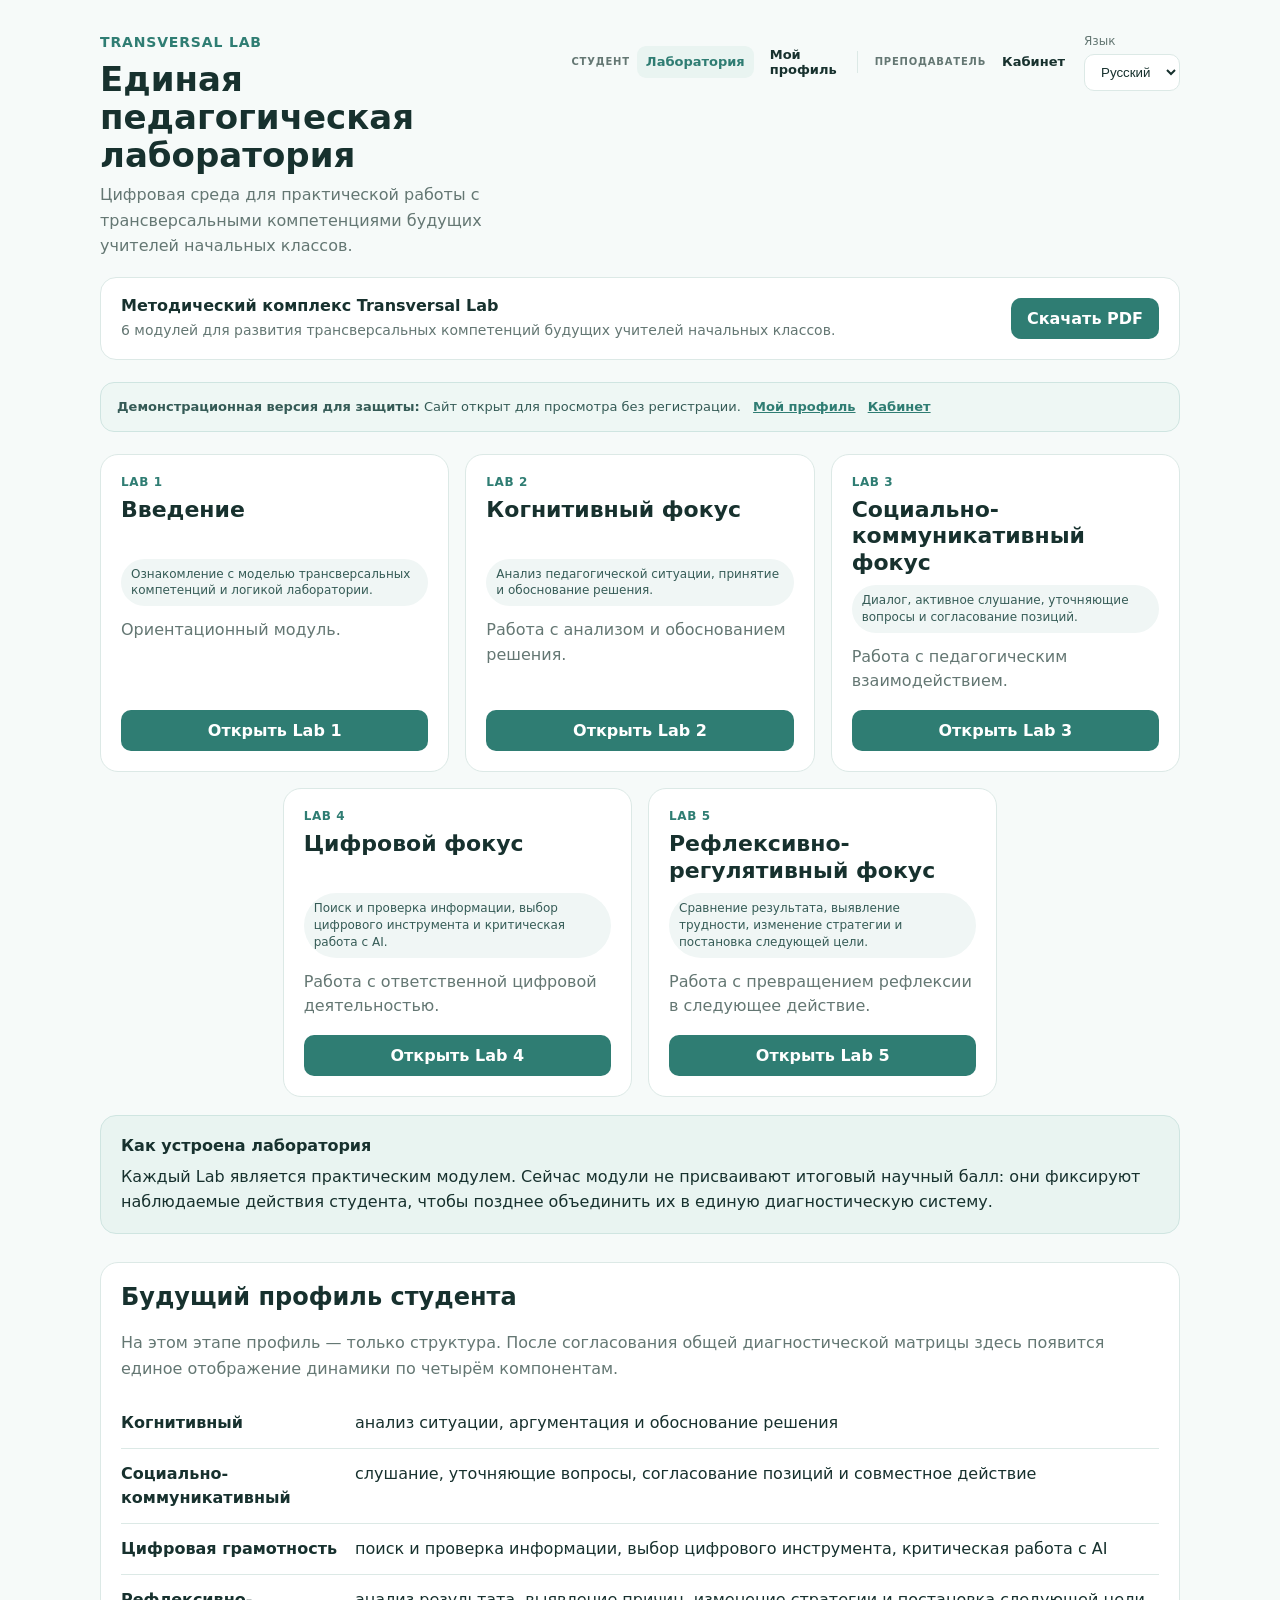
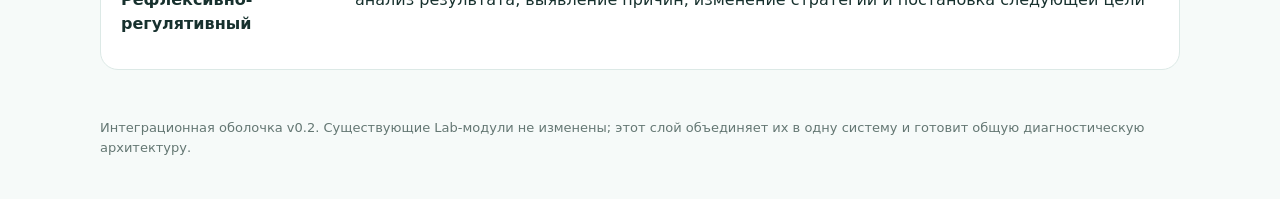
==== commit 4805470f: "Add files via upload" ====
--- a/index.html
+++ b/index.html
@@ -1,239 +1,306 @@
 <!doctype html>
 <html lang="ru">
 <head>
-  <meta charset="utf-8" />
-  <meta name="viewport" content="width=device-width, initial-scale=1" />
-  <meta name="description" content="Transversal Lab — интерактивная цифровая среда для развития трансверсальных компетенций будущих учителей начальных классов." />
-  <title>Transversal Lab — педагогическая лаборатория</title>
-  <link rel="preconnect" href="https://fonts.googleapis.com">
-  <link rel="preconnect" href="https://fonts.gstatic.com" crossorigin>
-  <link href="https://fonts.googleapis.com/css2?family=DM+Sans:wght@400;500;600;700&family=Manrope:wght@500;600;700;800&display=swap" rel="stylesheet">
-  <link rel="stylesheet" href="styles.css" />
+  <meta charset="utf-8">
+  <meta name="viewport" content="width=device-width,initial-scale=1">
+  <title>Transversal Lab</title>
+  <style>
+    :root{
+      --bg:#f6faf9;--panel:#fff;--text:#17312e;--muted:#647773;
+      --line:#dce9e6;--accent:#2f7d73;--soft:#e9f4f1;
+    }
+    *{box-sizing:border-box}
+    body{margin:0;font-family:Inter,system-ui,-apple-system,Segoe UI,Roboto,Arial,sans-serif;background:var(--bg);color:var(--text)}
+    header{padding:34px 20px 18px;max-width:1120px;margin:auto}
+    .top{display:flex;justify-content:space-between;gap:24px;align-items:flex-start}
+    .brand{font-size:14px;font-weight:800;letter-spacing:.06em;color:var(--accent)}
+    h1{margin:10px 0 8px;font-size:34px;line-height:1.12}
+    .lead{max-width:780px;color:var(--muted);font-size:16px;line-height:1.6}
+    .lang-wrap{min-width:96px}
+    .root-actions{display:flex;align-items:flex-end;gap:16px;flex-wrap:wrap}.tl-role-nav-wrap{padding-bottom:2px}
+    .lang-label{display:block;font-size:12px;color:var(--muted);margin-bottom:6px}
+    select{width:100%;border:1px solid var(--line);border-radius:10px;padding:9px 12px;background:#fff;color:var(--text)}
+    main{max-width:1120px;margin:0 auto;padding:0 20px 48px}
+    .notice{background:var(--soft);border:1px solid #cfe5e1;border-radius:16px;padding:18px 20px;margin:18px 0 28px;line-height:1.55}
+    .methodic-download{display:flex;align-items:center;justify-content:space-between;gap:18px;padding:18px 20px;margin:0 0 22px;background:#fff;border:1px solid var(--line);border-radius:16px}
+    .methodic-copy{min-width:0}
+    .methodic-copy strong{display:block;margin-bottom:5px;font-size:16px}
+    .methodic-copy p{margin:0;color:var(--muted);font-size:14px;line-height:1.5}
+    .download-btn{flex:none;display:inline-flex;align-items:center;justify-content:center;padding:11px 16px;border-radius:10px;background:var(--accent);color:#fff;text-decoration:none;font-weight:750;white-space:nowrap}
+    .download-btn:hover{background:#286d64}
+    .notice strong{display:block;margin-bottom:6px}
+    .grid{display:grid;grid-template-columns:repeat(6,1fr);gap:16px}
+    .card{grid-column:span 2;background:var(--panel);border:1px solid var(--line);border-radius:18px;padding:20px;display:flex;flex-direction:column;min-height:282px}
+    .card:nth-child(4){grid-column:2 / span 2}
+    .card:nth-child(5){grid-column:4 / span 2}
+    .num{font-size:12px;color:var(--accent);font-weight:800;letter-spacing:.05em;text-transform:uppercase}
+    .card h2{margin:8px 0 8px;font-size:22px;line-height:1.22;min-height:54px}
+    .tag{display:block;padding:7px 10px;border-radius:999px;background:#f0f6f5;color:#355b56;font-size:12px;line-height:1.4;margin:0 0 12px}
+    .card p{color:var(--muted);line-height:1.55;margin:0 0 16px;flex:1}
+    .go{display:block;text-align:center;text-decoration:none;background:var(--accent);color:#fff;padding:11px 14px;border-radius:10px;font-weight:750}
+    .go:hover{background:#286d64}
+    .profile{margin-top:28px;background:#fff;border:1px solid var(--line);border-radius:18px;padding:20px}
+    .profile h2{margin-top:0}
+    .profile-intro{color:var(--muted);line-height:1.6}
+    .row{display:grid;grid-template-columns:220px 1fr;gap:14px;padding:13px 0;border-top:1px solid var(--line);line-height:1.5}
+    .row:first-of-type{border-top:0}
+    footer{max-width:1120px;margin:auto;padding:0 20px 40px;color:var(--muted);font-size:13px;line-height:1.6}
+    @media(max-width:800px){
+      .grid{grid-template-columns:1fr}
+      .card,.card:nth-child(4),.card:nth-child(5){grid-column:auto}
+      .top{flex-direction:column}
+      .lang-wrap{width:160px}
+    }
+    @media(max-width:560px){
+      h1{font-size:29px}
+      .row{grid-template-columns:1fr}
+      .methodic-download{align-items:flex-start;flex-direction:column}
+    }
+  
+/* ===== Global role navigation ===== */
+.tl-role-nav{display:flex;align-items:center;justify-content:flex-end;gap:8px;flex-wrap:wrap}
+.tl-role-label{font-size:10px;line-height:1;color:var(--muted,#647773);font-weight:800;letter-spacing:.08em;text-transform:uppercase;margin-left:6px}
+.tl-nav-link{display:inline-flex;align-items:center;min-height:32px;padding:7px 9px;border-radius:9px;color:var(--text,#17312e);text-decoration:none;font-size:13px;font-weight:700}
+.tl-nav-link:hover{background:var(--soft,#e9f4f1)}
+.tl-nav-link.active{background:var(--soft,#e9f4f1);color:var(--accent,#2f7d73)}
+.tl-divider{width:1px;height:22px;background:var(--line,#dce9e6);margin:0 4px}
+@media(max-width:900px){.tl-role-nav{justify-content:flex-end;gap:5px}.tl-role-label{width:100%;text-align:right;margin:3px 0 0}.tl-divider{display:none}}
+
+
+/* v1.5 navigation stability: CSS-only fix */
+.tl-header{position:sticky!important;top:0!important;z-index:2000!important;background:#fff!important}
+.tl-root-header{width:min(1160px,100%);margin:0 auto;min-height:68px;padding:0 20px;display:flex;align-items:center;justify-content:space-between;gap:20px}
+.root-actions,.navright{display:flex!important;align-items:center!important;justify-content:flex-end!important;gap:10px!important;flex-wrap:nowrap!important;position:relative!important;z-index:2100!important}
+.root-actions>* , .navright>*{position:relative!important;z-index:2101!important;pointer-events:auto!important}
+.tl-role-nav{display:flex!important;align-items:center!important;justify-content:flex-end!important;gap:7px!important;flex-wrap:nowrap!important;position:relative!important;z-index:2101!important}
+.tl-nav-link{position:relative!important;z-index:2102!important;pointer-events:auto!important;cursor:pointer!important}
+.tl-global-right{position:relative!important;z-index:2102!important;pointer-events:auto!important;display:flex!important;align-items:center!important;gap:10px!important;white-space:nowrap!important}
+.tl-global-link,.tl-global-lang{position:relative!important;z-index:2103!important;pointer-events:auto!important;cursor:pointer!important}
+@media(max-width:900px){
+  .tl-root-header{min-height:auto;padding-top:12px;padding-bottom:12px}
+  .root-actions,.navright,.tl-global-right{flex-wrap:wrap!important;white-space:normal!important}
+  .tl-role-nav{flex-wrap:wrap!important}
+}
+
+</style>
 </head>
 <body data-page="lab">
-  <div class="site-shell">
-    <header class="topbar">
-      <a class="brand" href="#top" aria-label="Transversal Lab">
-        <span class="brand-mark">TL</span>
-        <span>
-          <strong>Transversal Lab</strong>
-          <small data-i18n-static="brandSubtitle">педагогическая лаборатория</small>
-        </span>
-      </a>
-
-      <nav class="nav" aria-label="Основная навигация">
-        <a href="#lab" data-i18n-static="navLaboratory">Лаборатория</a>
-        <a href="#method" data-i18n-static="navMethod">Методика</a>
-        <a href="#competencies" data-i18n-static="navCompetencies">Компетенции</a>
-        <a href="#about" data-i18n-static="navAbout">О проекте</a>
-      </nav>
-
-      <div class="top-actions">
-        <nav class="tl-role-nav" aria-label="Навигация Transversal Lab">
+<header>
+  <div class="top">
+    <div>
+      <div class="brand">TRANSVERSAL LAB</div>
+      <h1 id="title"></h1>
+      <div class="lead" id="lead"></div>
+    </div>
+    <div class="root-actions">
+      <div class="tl-role-nav-wrap"><div class="tl-role-nav" aria-label="Навигация Transversal Lab">
       <span class="tl-role-label" data-global="studentRole">Студент</span>
-      <a class="tl-nav-link active" data-page="lab" data-global="labLink" href="../../index.html">Лаборатория</a>
-      <a class="tl-nav-link" data-page="profile" data-global="profileLinkNav" href="../../profile.html">Мой профиль</a>
+      <a class="tl-nav-link active" data-page="lab" data-global="labLink" href="index.html">Лаборатория</a>
+      <a class="tl-nav-link" data-page="profile" data-global="profileLinkNav" href="profile.html">Мой профиль</a>
       <span class="tl-divider" aria-hidden="true"></span>
       <span class="tl-role-label" data-global="teacherRole">Преподаватель</span>
-      <a class="tl-nav-link" data-page="teacher" data-global="teacherLinkNav" href="../../teacher.html">Кабинет</a>
-    </nav>
-        <label class="lang-select">
-          <span class="sr-only">Язык</span>
-          <select id="languageSelect">
-            <option value="ru">RU</option>
-            <option value="uz">UZ</option>
-            <option value="uzc">ЎЗ</option>
-            <option value="en">EN</option>
-          </select>
-        </label>
-        <button class="ghost-btn" id="resetBtn" type="button" data-i18n-static="resetButton">Сбросить</button>
+      <a class="tl-nav-link" data-page="teacher" data-global="teacherLinkNav" href="teacher.html">Кабинет</a>
+    </div></div>
+      <div class="lang-wrap">
+        <span class="lang-label" id="langLabel"></span>
+        <select id="lang" aria-label="Language">
+        <option value="ru">Русский</option>
+        <option value="uz-lat">O‘zbek</option>
+        <option value="uz-cyr">Ўзбекча</option>
+        <option value="en">English</option>
+        </select>
       </div>
-    </header>
-
-    <main id="top">
-      <section class="hero" id="lab">
-        <div class="hero-copy">
-          <div class="eyebrow"><span class="pulse"></span><span data-i18n="eyebrow">ИНТЕРАКТИВНАЯ ПЕДАГОГИЧЕСКАЯ СИТУАЦИЯ</span></div>
-          <h1 data-i18n="heroTitle">Сначала пойми ситуацию. <em>Потом принимай решение.</em></h1>
-          <p data-i18n="heroText">Transversal Lab превращает профессиональную ситуацию в пространство анализа, действия и рефлексии — без готового «правильного ответа» на старте.</p>
-          <div class="hero-actions">
-            <button class="primary-btn" id="startBtn" type="button">
-              <span data-i18n="startCta">Открыть педагогическую ситуацию</span>
-              <span class="arrow">→</span>
-            </button>
-            <a class="text-link" href="#method" data-i18n="howLink">Как это работает</a>
-          </div>
-          <div class="micro-note" data-i18n="demoNote">Демонстрационный MVP. Оценочные веса и пороги в научной версии будут уточняться по результатам апробации.</div>
-        </div>
-
-        <div class="hero-visual classroom-board" aria-label="Предпросмотр педагогической ситуации">
-          <div class="scene-toolbar">
-            <span class="scene-dot"></span>
-            <span data-i18n-static="caseIdLabel">CASE 01</span>
-            <span class="scene-time" data-i18n-static="sceneMinutes">≈ 3 минуты</span>
-          </div>
-
-          <div class="scene-header">
-            <div>
-              <span class="scene-kicker" data-i18n-static="sceneContext">2 КЛАСС · ГРУППОВАЯ РАБОТА</span>
-              <h3 data-i18n-static="sceneTitle">Группа перестала работать</h3>
-            </div>
-            <span class="scene-chip" data-i18n-static="sceneTimeLeft">10 мин</span>
-          </div>
-
-          <div class="classroom-scene">
-            <div class="board-note" data-i18n-static="sceneTask">Задание: создать общий постер</div>
-            <div class="desk desk-left"><span class="avatar avatar-blue">А</span><span class="speech" data-i18n-static="speechOne">Я больше не хочу.</span></div>
-            <div class="desk desk-center"><span class="avatar avatar-green">М</span><span class="speech speech-warn" data-i18n-static="speechTwo">Дай сюда, ты всё испортил!</span></div>
-            <div class="desk desk-right"><span class="avatar avatar-violet">С</span><span class="speech" data-i18n-static="speechThree">Мы не успеем.</span></div>
-            <div class="teacher-card">
-              <span class="teacher-avatar">В</span>
-              <div><strong data-i18n-static="teacherRole">Вы — учитель</strong><small data-i18n-static="teacherReason">Причины поведения пока неясны</small></div>
-            </div>
-          </div>
-
-          <div class="scene-footer">
-            <div class="observation">
-              <span class="observation-icon">✓</span>
-              <div><strong data-i18n-static="observationTitle">Сначала наблюдай</strong><small data-i18n-static="observationText">Что в ситуации является фактом, а что — предположением?</small></div>
-            </div>
-            <div class="component-mini-list">
-              <span data-i18n-static="miniCognitive">Когнитивный</span>
-              <span data-i18n-static="miniCommunication">Коммуникация</span>
-              <span data-i18n-static="miniReflection">Рефлексия</span>
-            </div>
-          </div>
-        </div>
-      </section>
-
-      <section class="case-section" id="case">
-        <div class="section-heading">
-          <div>
-            <span class="section-index">01 / 03</span>
-            <h2 data-i18n="caseTitle">Разберись в ситуации и выбери своё действие.</h2>
-          </div>
-          <div class="case-status"><span class="status-dot"></span><span id="caseStatus" data-i18n-static="caseStatus">Демонстрация</span></div>
-        </div>
-
-        <div class="case-layout">
-          <aside class="case-sidebar">
-            <div class="side-card">
-              <div class="side-label" data-i18n-static="sideContext">КОНТЕКСТ</div>
-              <p id="caseContext">2 класс · групповая работа · до конца урока 10 минут</p>
-            </div>
-            <div class="side-card compact">
-              <div class="side-label" data-i18n-static="sideComponents">ЗАДЕЙСТВУЮТСЯ</div>
-              <div class="mini-pills">
-                <span data-i18n-static="tagAnalysis">анализ</span><span data-i18n-static="tagMediation">медиация</span><span data-i18n-static="tagDecision">решение</span><span data-i18n-static="tagReflection">рефлексия</span>
-              </div>
-            </div>
-            <div class="side-card progress-card">
-              <div class="progress-label"><span data-i18n-static="pathLabel">Путь</span><strong id="progressLabel">1 / 3</strong></div>
-              <div class="progress-track"><span id="progressBar"></span></div>
-            </div>
-          </aside>
-
-          <article class="case-card">
-            <div class="case-topline">
-              <span class="case-type" data-i18n-static="caseIdLabel">CASE / 01</span>
-              <span class="case-time" data-i18n-static="sceneMinutes">≈ 3 минуты</span>
-            </div>
-            <div class="scenario-badge" data-i18n-static="scenarioLabel">Педагогическая ситуация</div>
-            <h3 id="scenarioTitle">Групповая работа остановилась</h3>
-            <p id="scenarioText">Во время группового задания один ученик перестал участвовать, второй спорит с одноклассниками, а группа теряет время. Вы понимаете, что немедленное вмешательство необходимо, но причины поведения пока неясны.</p>
-
-            <div class="decision-prompt" id="decisionPrompt">Какое действие вы выберете первым?</div>
-            <div class="choices" id="choices"></div>
-
-            <div class="case-footer">
-              <span class="hint"><span data-i18n-static="hintLabel">Подсказка:</span> <span id="hintText" data-i18n-static="hintText">Выберите один из вариантов выше, чтобы продолжить. Несколько решений могут быть допустимыми; важно качество обоснования.</span></span>
-              <button class="secondary-btn" id="nextBtn" type="button" disabled>Продолжить →</button>
-            </div>
-          </article>
-        </div>
-      </section>
-
-      <section class="result-section hidden" id="resultSection">
-        <div class="result-head">
-          <div>
-            <span class="section-index">02 / 03</span>
-            <h2 data-i18n-static="resultSectionTitle">Результат — не оценка личности, а профиль следующего шага.</h2>
-          </div>
-          <div class="score-badge" id="overallScore">—</div>
-        </div>
-
-        <div class="result-grid">
-          <div class="result-main glass-card">
-            <div class="result-main-top">
-              <div>
-                <div class="side-label" data-i18n-static="summaryLabel">СВОДКА</div>
-                <h3 id="resultTitle" data-i18n-static="resultTitle">Анализ завершён</h3>
-              </div>
-              <span class="score-scale" data-i18n-static="scoreScale">Шкала 3–2–1</span>
-            </div>
-            <p id="resultText" data-i18n-static="resultText">Вы получили демонстрационный профиль по четырём компонентам. В реальной версии оценки будут основаны на валидированных диагностических заданиях.</p>
-            <div class="bars" id="bars"></div>
-          </div>
-
-          <div class="reflection-card glass-card">
-            <div class="side-label" data-i18n-static="reflectionLabel">РЕФЛЕКСИЯ</div>
-            <h3 data-i18n-static="reflectionTitle">Что изменило бы ваш выбор?</h3>
-            <textarea id="reflection" data-i18n-placeholder="reflectionPlaceholder" placeholder="Например: я бы сначала выслушал участников, а затем перераспределил роли…"></textarea>
-            <button class="primary-btn small" id="saveReflection" type="button" data-i18n-static="saveReflection">Сохранить рефлексию</button>
-            <div class="saved-note hidden" id="savedNote" data-i18n-static="savedNote">Сохранено локально в браузере ✓</div>
-          </div>
-        </div>
-      </section>
-
-      <section class="method-section" id="method">
-        <div class="section-heading">
-          <div>
-            <span class="section-index" data-i18n-static="methodEyebrow">МЕТОДИКА</span>
-            <h2 data-i18n-static="methodTitle">Цифровая среда повторяет логику методики.</h2>
-          </div>
-        </div>
-
-        <div class="method-flow">
-          <div class="flow-step active"><span>01</span><strong data-i18n-static="methodDiagnosis">Диагностика</strong><small data-i18n-static="methodDiagnosisText">Понять исходный уровень и мотивацию.</small></div>
-          <div class="flow-arrow">→</div>
-          <div class="flow-step"><span>02</span><strong data-i18n-static="methodPractice">Практика</strong><small data-i18n-static="methodPracticeText">Разобрать реальную или моделируемую ситуацию.</small></div>
-          <div class="flow-arrow">→</div>
-          <div class="flow-step"><span>03</span><strong data-i18n-static="methodIntegration">Интеграция и рефлексия</strong><small data-i18n-static="methodIntegrationText">Оценить решение и определить следующий шаг.</small></div>
-        </div>
-      </section>
-
-      <section class="competency-section" id="competencies">
-        <div class="competency-intro">
-          <span class="section-index" data-i18n-static="componentSectionLabel">4 КОМПОНЕНТА</span>
-          <h2 data-i18n-static="componentSectionTitle">Компетенции работают <em>вместе</em>, а не по отдельности.</h2>
-          <p data-i18n-static="componentSectionText">В профессиональной ситуации будущий учитель одновременно анализирует проблему, взаимодействует с участниками, при необходимости использует цифровые ресурсы и корректирует собственные действия.</p>
-        </div>
-        <div class="competency-grid">
-          <article class="comp-card comp-1"><span>01</span><h3 data-i18n-static="cognitiveTitle">Когнитивный</h3><p data-i18n-static="cognitiveText">анализ ситуации, критическое мышление, поиск решений, обоснованный выбор.</p></article>
-          <article class="comp-card comp-2"><span>02</span><h3 data-i18n-static="socialTitle">Социально-коммуникативный</h3><p data-i18n-static="socialText">слушание, взаимодействие, сотрудничество, согласование позиций.</p></article>
-          <article class="comp-card comp-3"><span>03</span><h3 data-i18n-static="digitalTitle">Цифровая грамотность</h3><p data-i18n-static="digitalText">поиск, оценка и целенаправленное использование цифровых ресурсов.</p></article>
-          <article class="comp-card comp-4"><span>04</span><h3 data-i18n-static="reflectiveTitle">Рефлексивно-регулятивный</h3><p data-i18n-static="reflectiveText">анализ результата, самооценка, корректировка и планирование следующего действия.</p></article>
-        </div>
-      </section>
-
-      <section class="about-section" id="about">
-        <div class="about-card">
-          <div>
-            <span class="section-index" data-i18n-static="aboutEyebrow">О ПРОЕКТЕ</span>
-            <h2 data-i18n-static="aboutTitle">Не «ещё одна LMS». <br/><em>Цифровой инструмент исследования.</em></h2>
-          </div>
-          <p data-i18n-static="aboutText">Первый MVP не заменяет LMS и не претендует на готовую валидированную диагностическую систему. Его задача — реализовать цифровой сценарий методики и подготовить основу для апробации на студентах.</p>
-        </div>
-      </section>
-    </main>
-
-    <footer class="footer">
-      <div class="brand footer-brand"><span class="brand-mark">TL</span><span><strong>Transversal Lab</strong><small>research prototype · v0.1</small></span></div>
-      <span data-i18n-static="footerText">© 2026 · MVP без серверной части</span>
-    </footer>
+    </div>
   </div>
-
-  <script src="app.js"></script>
+</header>
+
+<main>
+  <section class="methodic-download" aria-labelledby="methodicTitle">
+    <div class="methodic-copy">
+      <strong id="methodicTitle">Transversal Lab metodik majmuasi</strong>
+      <p id="methodicDescription">Bo‘lajak boshlang‘ich sinf o‘qituvchilarining transversal kompetensiyalarini rivojlantirish uchun 6 modulli majmua.</p>
+    </div>
+    <a class="download-btn" id="methodicDownload" href="Metodik_majmua.pdf" download="Metodik_majmua.pdf">PDF yuklab olish</a>
+  </section>
+  <div id="defenseDemo" style="margin:0 0 22px;padding:14px 16px;border:1px solid #cfe5e1;background:#eef7f4;border-radius:14px;color:#355b56;font-size:13px;line-height:1.5">
+      <strong id="demoTitle">Ҳимоя учун намойиш версияси:</strong>
+      <span id="demoText"> Сайт рўйхатдан ўтмасдан кўриш учун очиқ.</span>
+      <a id="demoProfile" href="profile.html" style="margin-left:8px;color:#2f7d73;font-weight:750">Менинг профилим</a>
+      <a id="demoTeacher" href="teacher.html" style="margin-left:8px;color:#2f7d73;font-weight:750">Ўқитувчи кабинети</a>
+    </div>
+  <section class="grid" id="labs"></section>
+
+  <div class="notice">
+    <strong id="noticeTitle"></strong>
+    <span id="noticeText"></span>
+  </div>
+
+  <section class="profile">
+    <h2 id="profileTitle"></h2>
+    <p id="profileText" class="profile-intro"></p>
+    <div id="profileRows"></div>
+  </section>
+</main>
+
+<footer id="footer"></footer>
+
+<script>
+const T = {
+  ru:{
+    title:"Единая педагогическая лаборатория",
+    lead:"Цифровая среда для практической работы с трансверсальными компетенциями будущих учителей начальных классов.",
+    langLabel:"Язык", profileLink:"Мой профиль",
+    demoTitle:"Демонстрационная версия для защиты:", demoText:" Сайт открыт для просмотра без регистрации.", demoProfile:"Мой профиль", demoTeacher:"Кабинет",
+    methodicTitle:"Методический комплекс Transversal Lab",
+    methodicDescription:"6 модулей для развития трансверсальных компетенций будущих учителей начальных классов.",
+    methodicButton:"Скачать PDF",
+    noticeTitle:"Как устроена лаборатория",
+    noticeText:"Каждый Lab является практическим модулем. Сейчас модули не присваивают итоговый научный балл: они фиксируют наблюдаемые действия студента, чтобы позднее объединить их в единую диагностическую систему.",
+    profileTitle:"Будущий профиль студента",
+    profileText:"На этом этапе профиль — только структура. После согласования общей диагностической матрицы здесь появится единое отображение динамики по четырём компонентам.",
+    footer:"Интеграционная оболочка v0.2. Существующие Lab-модули не изменены; этот слой объединяет их в одну систему и готовит общую диагностическую архитектуру.",
+    components:[
+      ["Когнитивный","анализ ситуации, аргументация и обоснование решения"],
+      ["Социально-коммуникативный","слушание, уточняющие вопросы, согласование позиций и совместное действие"],
+      ["Цифровая грамотность","поиск и проверка информации, выбор цифрового инструмента, критическая работа с AI"],
+      ["Рефлексивно-регулятивный","анализ результата, выявление причин, изменение стратегии и постановка следующей цели"]
+    ],
+    labs:[
+      ["Lab 1","Введение","Ознакомление с моделью трансверсальных компетенций и логикой лаборатории.","Ориентационный модуль.","Открыть Lab 1","labs/lab1/index.html"],
+      ["Lab 2","Когнитивный фокус","Анализ педагогической ситуации, принятие и обоснование решения.","Работа с анализом и обоснованием решения.","Открыть Lab 2","labs/lab2/index.html"],
+      ["Lab 3","Социально-коммуникативный фокус","Диалог, активное слушание, уточняющие вопросы и согласование позиций.","Работа с педагогическим взаимодействием.","Открыть Lab 3","labs/lab3/index.html"],
+      ["Lab 4","Цифровой фокус","Поиск и проверка информации, выбор цифрового инструмента и критическая работа с AI.","Работа с ответственной цифровой деятельностью.","Открыть Lab 4","labs/lab4/index.html"],
+      ["Lab 5","Рефлексивно-регулятивный фокус","Сравнение результата, выявление трудности, изменение стратегии и постановка следующей цели.","Работа с превращением рефлексии в следующее действие.","Открыть Lab 5","labs/lab5/index.html"]
+    ]
+  },
+  "uz-lat":{
+    title:"Yagona pedagogik laboratoriya",
+    lead:"Bo‘lajak boshlang‘ich sinf o‘qituvchilarining transversal kompetensiyalari bilan amaliy ishlash uchun raqamli muhit.",
+    langLabel:"Til", profileLink:"Mening profilim",
+    demoTitle:"Himoya uchun namoyish versiyasi:", demoText:" Sayt ro‘yxatdan o‘tmasdan ko‘rish uchun ochiq.", demoProfile:"Mening profilim", demoTeacher:"O‘qituvchi kabineti",
+    methodicTitle:"Transversal Lab metodik majmuasi",
+    methodicDescription:"Bo‘lajak boshlang‘ich sinf o‘qituvchilarining transversal kompetensiyalarini rivojlantirish uchun 6 modulli majmua.",
+    methodicButton:"PDF yuklab olish",
+    noticeTitle:"Laboratoriya qanday ishlaydi",
+    noticeText:"Har bir Lab amaliy modul hisoblanadi. Hozircha modullar yakuniy ilmiy ball bermaydi: ular talabaning kuzatiladigan harakatlarini qayd etadi va keyinchalik yagona diagnostika tizimiga birlashtiriladi.",
+    profileTitle:"Talabaning kelajakdagi profili",
+    profileText:"Hozir profil faqat tuzilma sifatida berilgan. Umumiy diagnostik matritsa kelishilgach, to‘rtta komponent bo‘yicha rivojlanish dinamikasi shu yerda ko‘rsatiladi.",
+    footer:"Integratsion qobiq v0.2. Mavjud Lab modullari o‘zgartirilmagan; ushbu qatlam ularni yagona tizimga birlashtiradi va umumiy diagnostika arxitekturasini tayyorlaydi.",
+    components:[
+      ["Kognitiv","vaziyatni tahlil qilish, dalillash va qarorni asoslash"],
+      ["Ijtimoiy-kommunikativ","tinglash, aniqlashtiruvchi savollar, pozitsiyalarni muvofiqlashtirish va hamkorlikdagi harakat"],
+      ["Raqamli savodxonlik","axborotni izlash va tekshirish, raqamli vositani tanlash, AI bilan tanqidiy ishlash"],
+      ["Refleksiv-regulyativ","natijani tahlil qilish, sababni aniqlash, strategiyani o‘zgartirish va keyingi maqsadni belgilash"]
+    ],
+    labs:[
+      ["Lab 1","Kirish","Transversal kompetensiyalar modeli va laboratoriya mantiqi bilan tanishish.","Kirish moduli.","Lab 1 ni ochish","labs/lab1/index.html"],
+      ["Lab 2","Kognitiv yo‘nalish","Pedagogik vaziyatni tahlil qilish, qaror qabul qilish va uni asoslash.","Tahlil va qarorni asoslash bilan ishlash.","Lab 2 ni ochish","labs/lab2/index.html"],
+      ["Lab 3","Ijtimoiy-kommunikativ yo‘nalish","Dialog, faol tinglash, aniqlashtiruvchi savollar va pozitsiyalarni muvofiqlashtirish.","Pedagogik hamkorlik bilan ishlash.","Lab 3 ni ochish","labs/lab3/index.html"],
+      ["Lab 4","Raqamli yo‘nalish","Axborotni izlash va tekshirish, raqamli vositani tanlash va AI bilan tanqidiy ishlash.","Mas’uliyatli raqamli faoliyat bilan ishlash.","Lab 4 ni ochish","labs/lab4/index.html"],
+      ["Lab 5","Refleksiv-regulyativ yo‘nalish","Natijani taqqoslash, qiyinchilikni aniqlash, strategiyani o‘zgartirish va keyingi maqsadni belgilash.","Refleksiyani keyingi harakatga aylantirish bilan ishlash.","Lab 5 ni ochish","labs/lab5/index.html"]
+    ]
+  },
+  "uz-cyr":{
+    title:"Ягона педагогик лаборатория",
+    lead:"Бўлажак бошланғич синф ўқитувчиларининг трансверсал компетенциялари билан амалий ишлаш учун рақамли муҳит.",
+    langLabel:"Тил", profileLink:"Менинг профилим",
+    demoTitle:"Ҳимоя учун намойиш версияси:", demoText:" Сайт рўйхатдан ўтмасдан кўриш учун очиқ.", demoProfile:"Менинг профилим", demoTeacher:"Ўқитувчи кабинети",
+    methodicTitle:"Transversal Lab методик мажмуаси",
+    methodicDescription:"Бўлажак бошланғич синф ўқитувчиларининг трансверсал компетенцияларини ривожлантириш учун 6 модулли мажмуа.",
+    methodicButton:"PDF юклаб олиш",
+    noticeTitle:"Лаборатория қандай ишлайди",
+    noticeText:"Ҳар бир Lab амалий модул ҳисобланади. Ҳозирча модуллар якуний илмий балл бермайди: улар талабанинг кузатиладиган ҳаракатларини қайд этади ва кейинчалик ягона диагностика тизимига бирлаштирилади.",
+    profileTitle:"Талабанинг келажакдаги профили",
+    profileText:"Ҳозир профиль фақат тузилма сифатида берилган. Умумий диагностик матрица келишилгандан сўнг, тўртта компонент бўйича ривожланиш динамикаси шу ерда кўрсатилади.",
+    footer:"Интеграцион қобиқ v0.2. Мавжуд Lab модуллари ўзгартирилмаган; ушбу қатлам уларни ягона тизимга бирлаштиради ва умумий диагностика архитектурасини тайёрлайди.",
+    components:[
+      ["Когнитив","вазиятни таҳлил қилиш, далиллаш ва қарорни асослаш"],
+      ["Ижтимоий-коммуникатив","тинглаш, аниқлаштирувчи саволлар, позицияларни мувофиқлаштириш ва ҳамкорликдаги ҳаракат"],
+      ["Рақамли саводхонлик","ахборотни излаш ва текшириш, рақамли воситани танлаш, AI билан танқидий ишлаш"],
+      ["Рефлексив-регулятив","натижани таҳлил қилиш, сабабни аниқлаш, стратегияни ўзгартириш ва кейинги мақсадни белгилаш"]
+    ],
+    labs:[
+      ["Lab 1","Кириш","Трансверсал компетенциялар модели ва лаборатория мантиғи билан танишиш.","Кириш модули.","Lab 1 ни очиш","labs/lab1/index.html"],
+      ["Lab 2","Когнитив йўналиш","Педагогик вазиятни таҳлил қилиш, қарор қабул қилиш ва уни асослаш.","Таҳлил ва қарорни асослаш билан ишлаш.","Lab 2 ни очиш","labs/lab2/index.html"],
+      ["Lab 3","Ижтимоий-коммуникатив йўналиш","Диалог, фаол тинглаш, аниқлаштирувчи саволлар ва позицияларни мувофиқлаштириш.","Педагогик ҳамкорлик билан ишлаш.","Lab 3 ни очиш","labs/lab3/index.html"],
+      ["Lab 4","Рақамли йўналиш","Ахборотни излаш ва текшириш, рақамли воситани танлаш ва AI билан танқидий ишлаш.","Масъулиятли рақамли фаолият билан ишлаш.","Lab 4 ни очиш","labs/lab4/index.html"],
+      ["Lab 5","Рефлексив-регулятив йўналиш","Натижани таққослаш, қийинчиликни аниқлаш, стратегияни ўзгартириш ва кейинги мақсадни белгилаш.","Рефлексияни кейинги ҳаракатга айлантириш билан ишлаш.","Lab 5 ни очиш","labs/lab5/index.html"]
+    ]
+  },
+  en:{
+    title:"Unified Pedagogical Laboratory",
+    lead:"A digital environment for practical work with transversal competences of future primary school teachers.",
+    langLabel:"Language", profileLink:"My profile",
+    demoTitle:"Defense demonstration version:", demoText:" The site is open for viewing without registration.", demoProfile:"My profile", demoTeacher:"Teacher dashboard",
+    methodicTitle:"Transversal Lab methodological package",
+    methodicDescription:"A six-module package for developing transversal competences of future primary school teachers.",
+    methodicButton:"Download PDF",
+    noticeTitle:"How the laboratory works",
+    noticeText:"Each Lab is a practical module. At this stage, the modules do not assign a final scientific score: they capture observable student actions that will later be integrated into one diagnostic system.",
+    profileTitle:"Future student profile",
+    profileText:"At this stage the profile is only a structure. After the common diagnostic matrix is agreed, this area will show development dynamics across the four components.",
+    footer:"Integration shell v0.2. Existing Lab modules are unchanged; this layer combines them into one system and prepares the common diagnostic architecture.",
+    components:[
+      ["Cognitive","situation analysis, reasoning and justification of decisions"],
+      ["Socio-communicative","listening, clarifying questions, position alignment and collaborative action"],
+      ["Digital literacy","information search and verification, digital tool selection, critical work with AI"],
+      ["Reflexive-regulatory","result analysis, identifying causes, changing strategy and setting the next goal"]
+    ],
+    labs:[
+      ["Lab 1","Introduction","Orientation in the transversal competence model and the logic of the laboratory.","Orientation module.","Open Lab 1","labs/lab1/index.html"],
+      ["Lab 2","Cognitive focus","Pedagogical situation analysis, decision-making and justification.","Work with analysis and decision justification.","Open Lab 2","labs/lab2/index.html"],
+      ["Lab 3","Socio-communicative focus","Dialogue, active listening, clarifying questions and position alignment.","Work with pedagogical interaction.","Open Lab 3","labs/lab3/index.html"],
+      ["Lab 4","Digital focus","Information search and verification, digital tool selection and critical work with AI.","Work with responsible digital activity.","Open Lab 4","labs/lab4/index.html"],
+      ["Lab 5","Reflexive-regulatory focus","Comparing results, identifying difficulties, changing strategy and setting the next goal.","Work with turning reflection into the next action.","Open Lab 5","labs/lab5/index.html"]
+    ]
+  }
+};
+
+function render(lang){
+  const t=T[lang] || T.ru;
+  document.documentElement.lang = lang==="uz-cyr" || lang==="uz-lat" ? "uz" : lang;
+  document.getElementById("title").textContent=t.title;
+  document.getElementById("lead").textContent=t.lead;
+  document.getElementById("langLabel").textContent=t.langLabel;
+  document.getElementById("methodicTitle").textContent=t.methodicTitle;
+  document.getElementById("methodicDescription").textContent=t.methodicDescription;
+  document.getElementById("methodicDownload").textContent=t.methodicButton;
+  document.getElementById("demoTitle").textContent=t.demoTitle;
+  document.getElementById("demoText").textContent=t.demoText;
+  document.getElementById("demoProfile").textContent=t.demoProfile;
+  document.getElementById("demoTeacher").textContent=t.demoTeacher;
+
+  document.getElementById("noticeTitle").textContent=t.noticeTitle;
+  document.getElementById("noticeText").textContent=t.noticeText;
+  document.getElementById("profileTitle").textContent=t.profileTitle;
+  document.getElementById("profileText").textContent=t.profileText;
+  document.getElementById("footer").textContent=t.footer;
+
+  document.getElementById("labs").innerHTML = t.labs.map(x => `
+    <article class="card">
+      <div class="num">${x[0]}</div>
+      <h2>${x[1]}</h2>
+      <div class="tag">${x[2]}</div>
+      <p>${x[3]}</p>
+      <a class="go" href="${x[5]}">${x[4]}</a>
+    </article>
+  `).join("");
+
+  document.getElementById("profileRows").innerHTML = t.components.map(x => `
+    <div class="row">
+      <strong>${x[0]}</strong>
+      <span>${x[1]}</span>
+    </div>
+  `).join("");
+
+  localStorage.setItem("tl_lang", lang);
+}
+
+const saved = localStorage.getItem("tl_lang") || "ru";
+document.getElementById("lang").value=saved;
+render(saved);
+document.getElementById("lang").addEventListener("change",e=>render(e.target.value));
+</script>
 
 <script>
 (function(){
@@ -266,4 +333,4 @@
 })();
 </script>
 </body>
-</html>
+</html>
